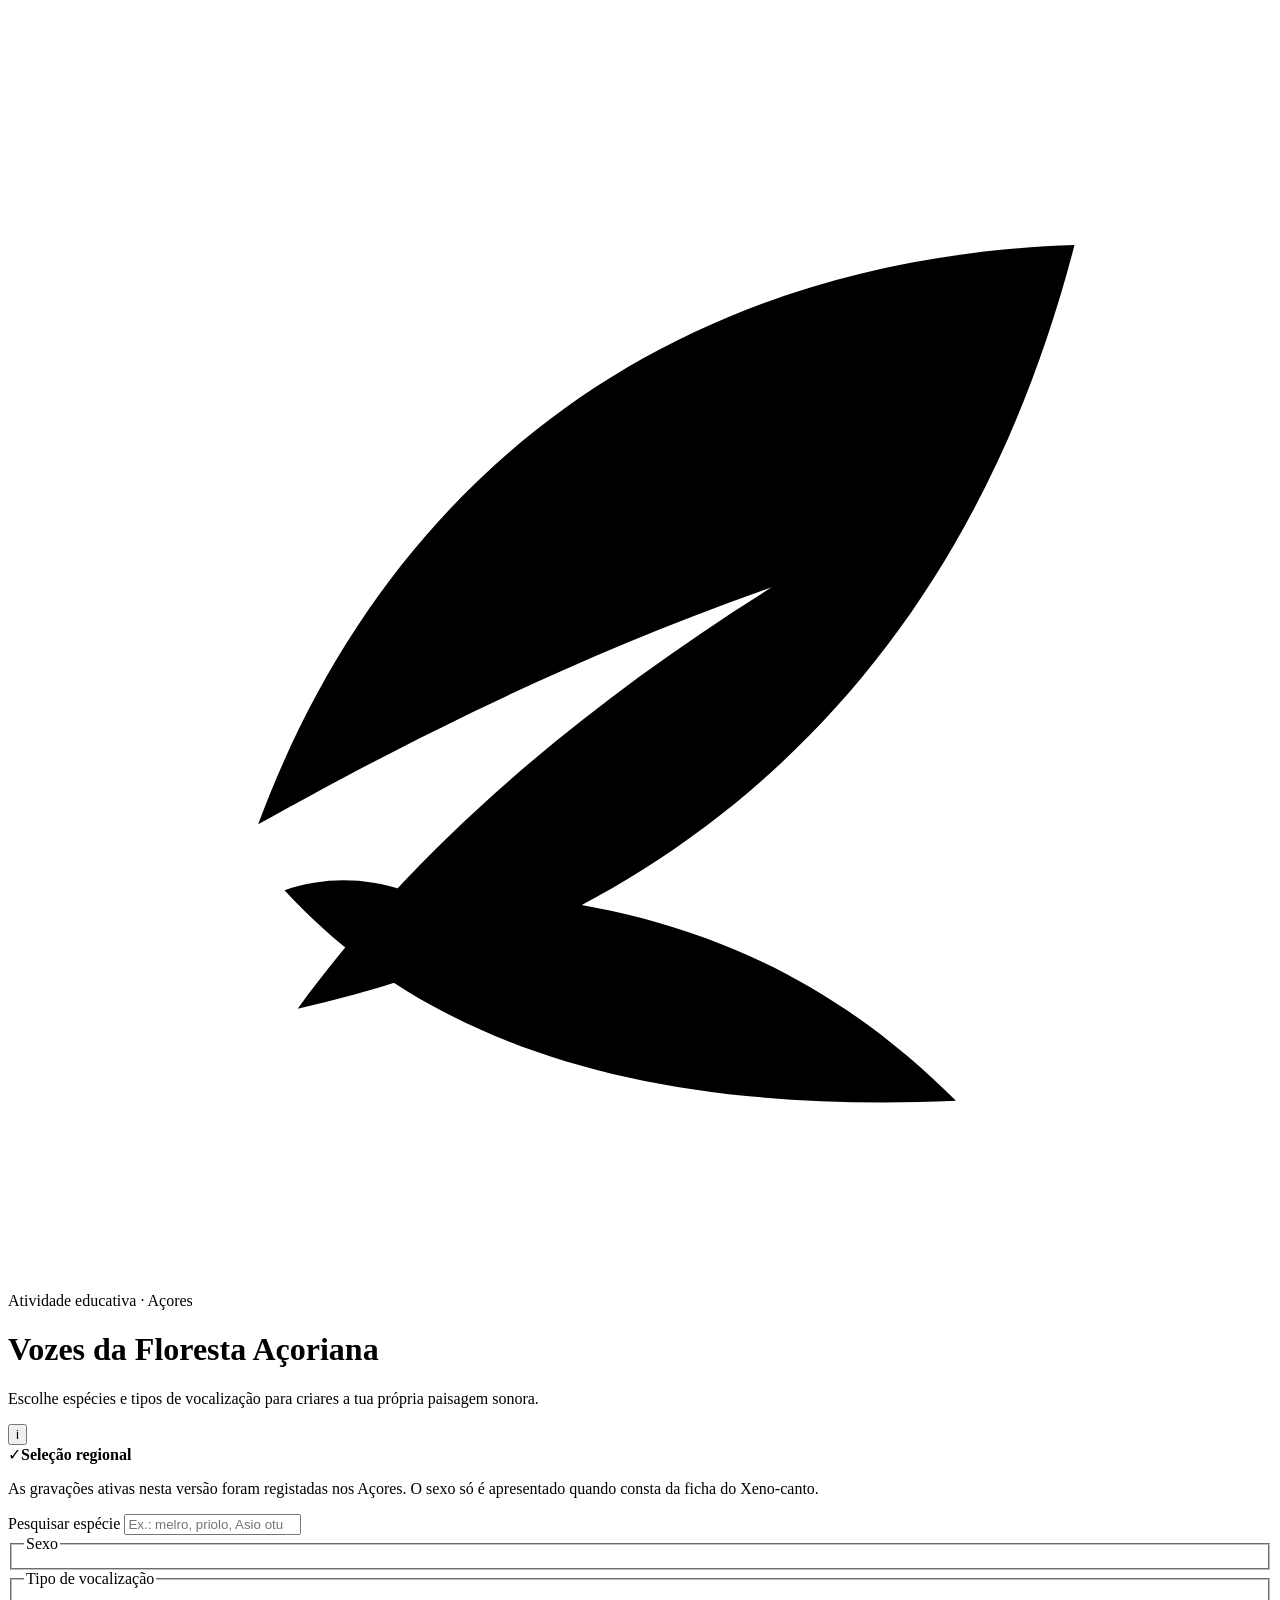
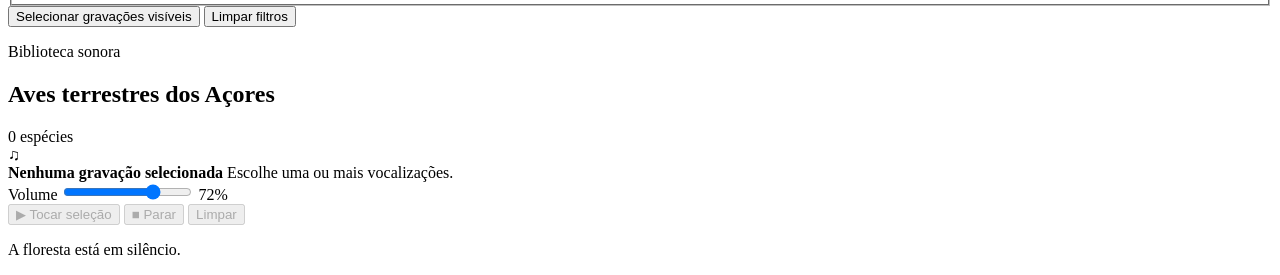
==== aves-terrestres-acores/index.html @ f1a133ee "Criar interface da app de aves terrestres dos Açores" ====
<!doctype html>
<html lang="pt-PT">
<head>
  <meta charset="utf-8">
  <meta name="viewport" content="width=device-width, initial-scale=1, viewport-fit=cover">
  <meta name="theme-color" content="#124d32">
  <meta name="description" content="Misturador educativo de vocalizações de aves terrestres gravadas nos Açores.">
  <title>Vozes da Floresta Açoriana</title>
  <link rel="stylesheet" href="styles.css">
</head>
<body>
  <div class="forest-backdrop" aria-hidden="true">
    <span class="leaf leaf-one"></span><span class="leaf leaf-two"></span><span class="leaf leaf-three"></span>
  </div>

  <header class="hero">
    <div class="hero-mark" aria-hidden="true">
      <svg viewBox="0 0 96 96" role="img">
        <path d="M19 62c10-27 32-43 62-44-8 31-28 51-59 58 8-11 20-22 36-32-17 6-30 13-39 18Z"/>
        <path d="M30 67c18 0 31 5 42 16-23 1-40-4-51-16 3-1 6-1 9 0Z"/>
      </svg>
    </div>
    <div>
      <p class="eyebrow">Atividade educativa · Açores</p>
      <h1>Vozes da Floresta Açoriana</h1>
      <p class="hero-copy">Escolhe espécies e tipos de vocalização para criares a tua própria paisagem sonora.</p>
    </div>
    <button id="infoButton" class="icon-button" type="button" aria-label="Informação e créditos">i</button>
  </header>

  <main>
    <section class="intro-panel">
      <div class="azores-seal"><span aria-hidden="true">✓</span><strong>Seleção regional</strong></div>
      <p>As gravações ativas nesta versão foram registadas nos Açores. O sexo só é apresentado quando consta da ficha do Xeno-canto.</p>
    </section>

    <section class="filter-panel" aria-label="Pesquisa e filtros">
      <label class="search-field" for="searchInput">
        <span>Pesquisar espécie</span>
        <input id="searchInput" type="search" placeholder="Ex.: melro, priolo, Asio otus">
      </label>

      <fieldset>
        <legend>Sexo</legend>
        <div id="sexFilters" class="chip-row"></div>
      </fieldset>

      <fieldset>
        <legend>Tipo de vocalização</legend>
        <div id="typeFilters" class="chip-row"></div>
      </fieldset>

      <div class="filter-actions">
        <button id="selectVisibleButton" class="soft-button" type="button">Selecionar gravações visíveis</button>
        <button id="clearFiltersButton" class="text-button" type="button">Limpar filtros</button>
      </div>
    </section>

    <section class="catalogue-heading">
      <div>
        <p class="eyebrow">Biblioteca sonora</p>
        <h2>Aves terrestres dos Açores</h2>
      </div>
      <output id="visibleCount" class="visible-count">0 espécies</output>
    </section>

    <section id="speciesGrid" class="species-grid" aria-live="polite"></section>
  </main>

  <aside class="mixer" aria-label="Misturador de vocalizações">
    <div class="mixer-summary">
      <span class="mixer-icon" aria-hidden="true">♫</span>
      <div>
        <strong id="selectionTitle">Nenhuma gravação selecionada</strong>
        <span id="selectionDetail">Escolhe uma ou mais vocalizações.</span>
      </div>
    </div>

    <label class="volume-control" for="volumeControl">
      <span>Volume</span>
      <input id="volumeControl" type="range" min="0" max="100" value="72">
      <output id="volumeOutput">72%</output>
    </label>

    <div class="mixer-actions">
      <button id="playButton" class="play-button" type="button" disabled><span aria-hidden="true">▶</span> Tocar seleção</button>
      <button id="stopButton" class="stop-button" type="button" disabled><span aria-hidden="true">■</span> Parar</button>
      <button id="clearSelectionButton" class="clear-button" type="button" disabled>Limpar</button>
    </div>
    <p id="status" class="status" role="status" aria-live="polite">A floresta está em silêncio.</p>
  </aside>

  <dialog id="infoDialog" class="info-dialog">
    <div class="dialog-card">
      <button id="closeInfoButton" class="dialog-close" type="button" aria-label="Fechar">×</button>
      <p class="eyebrow">Informação e créditos</p>
      <h2>Como usar</h2>
      <p>Marca as gravações que pretendes ouvir. Podes combinar espécies, cantos, chamamentos e alarmes. Ao carregar em <strong>Tocar seleção</strong>, as faixas entram em ciclo até carregares em <strong>Parar</strong>.</p>
      <h3>Critérios da biblioteca</h3>
      <ul>
        <li>A localização indicada na ficha tem de ser nos Açores.</li>
        <li>O sexo não é deduzido pelo som. Surge como “não indicado” quando não há informação.</li>
        <li>Cada gravação mantém a autoria e a licença indicadas no Xeno-canto.</li>
      </ul>
      <h3>Notas desta versão</h3>
      <p><strong>Priolo:</strong> ainda não foi localizada uma gravação elegível no Xeno-canto, por isso a espécie aparece assinalada como pendente.</p>
      <p><strong>Verdilhão:</strong> a gravação candidata tem uma localização demasiado genérica na ficha consultada e permanece pendente até confirmação.</p>
      <p><strong>Mocho:</strong> nos Açores a espécie residente é <em>Asio otus</em>, também designada bufo-pequeno.</p>
      <p class="dialog-note">As ligações “Ver no Xeno-canto” permitem consultar a ficha original, o autor e a licença de cada som.</p>
    </div>
  </dialog>

  <script src="app.js" defer></script>
</body>
</html>
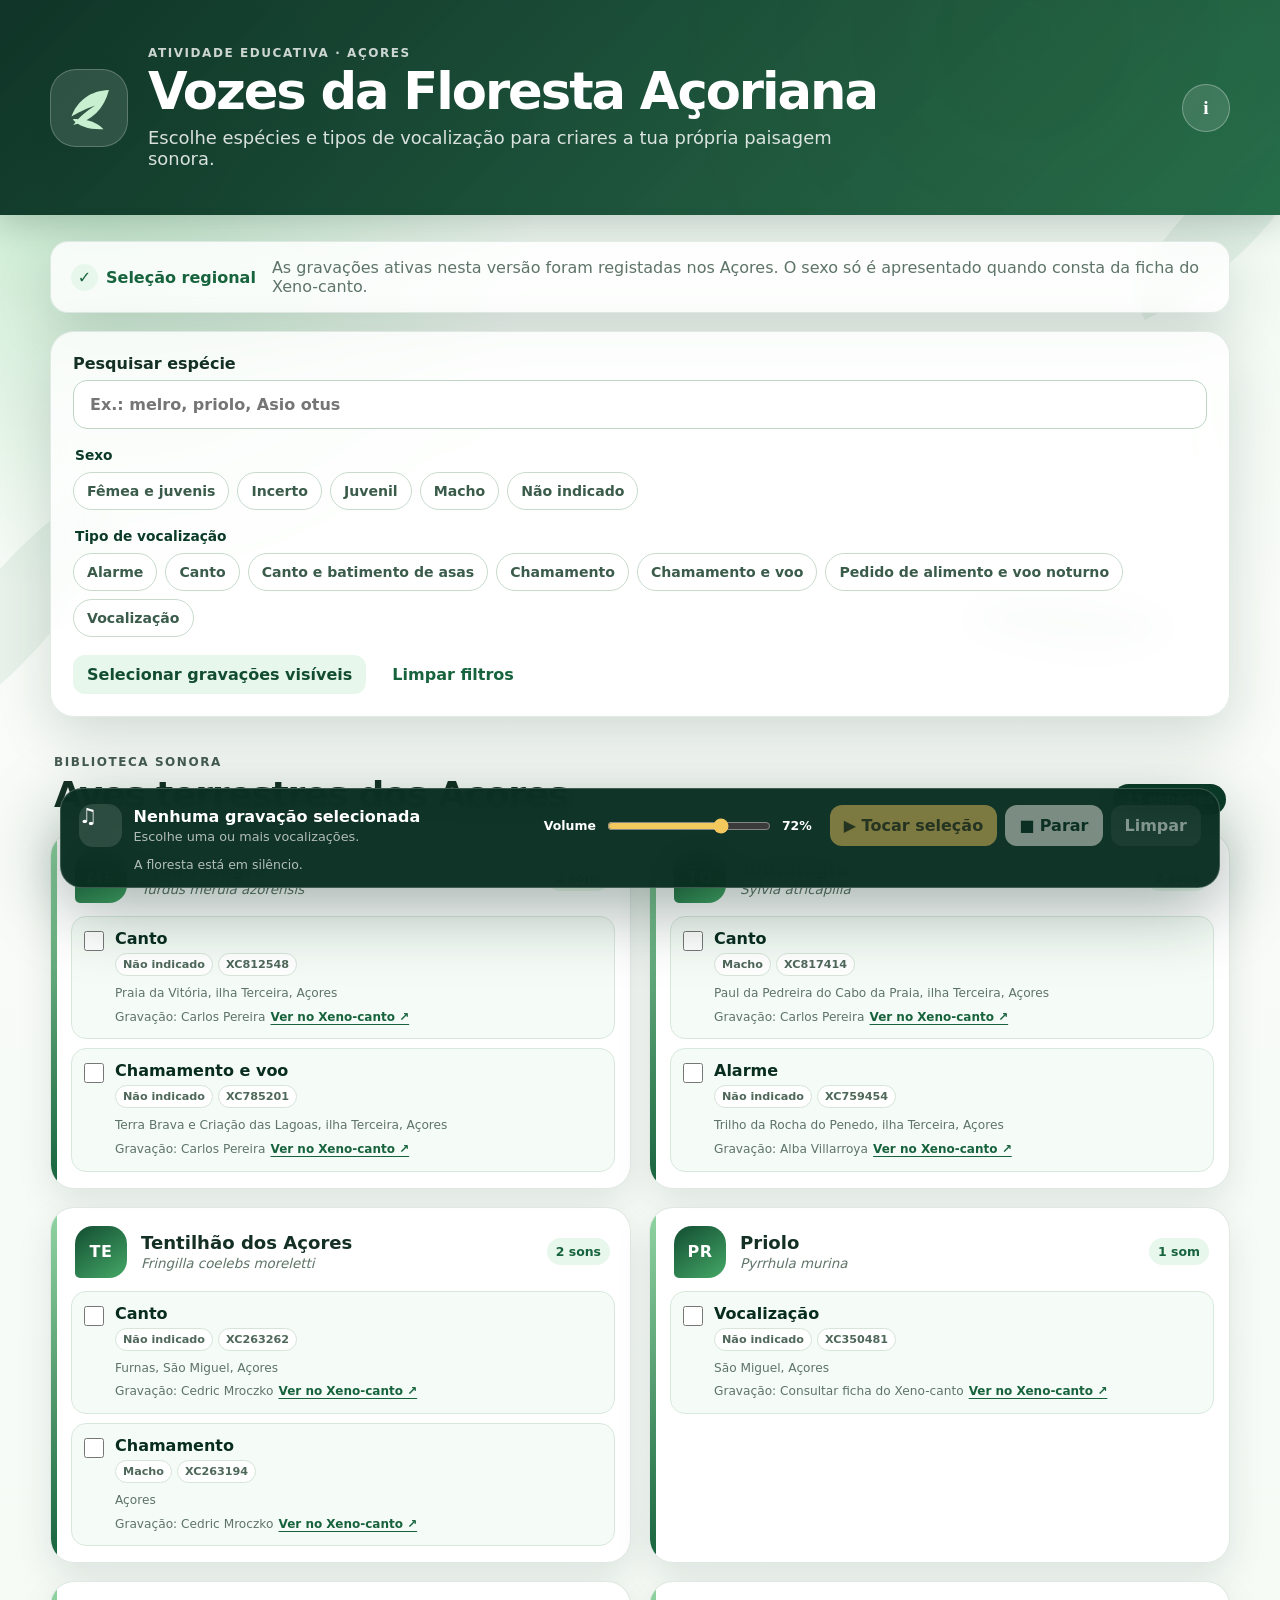
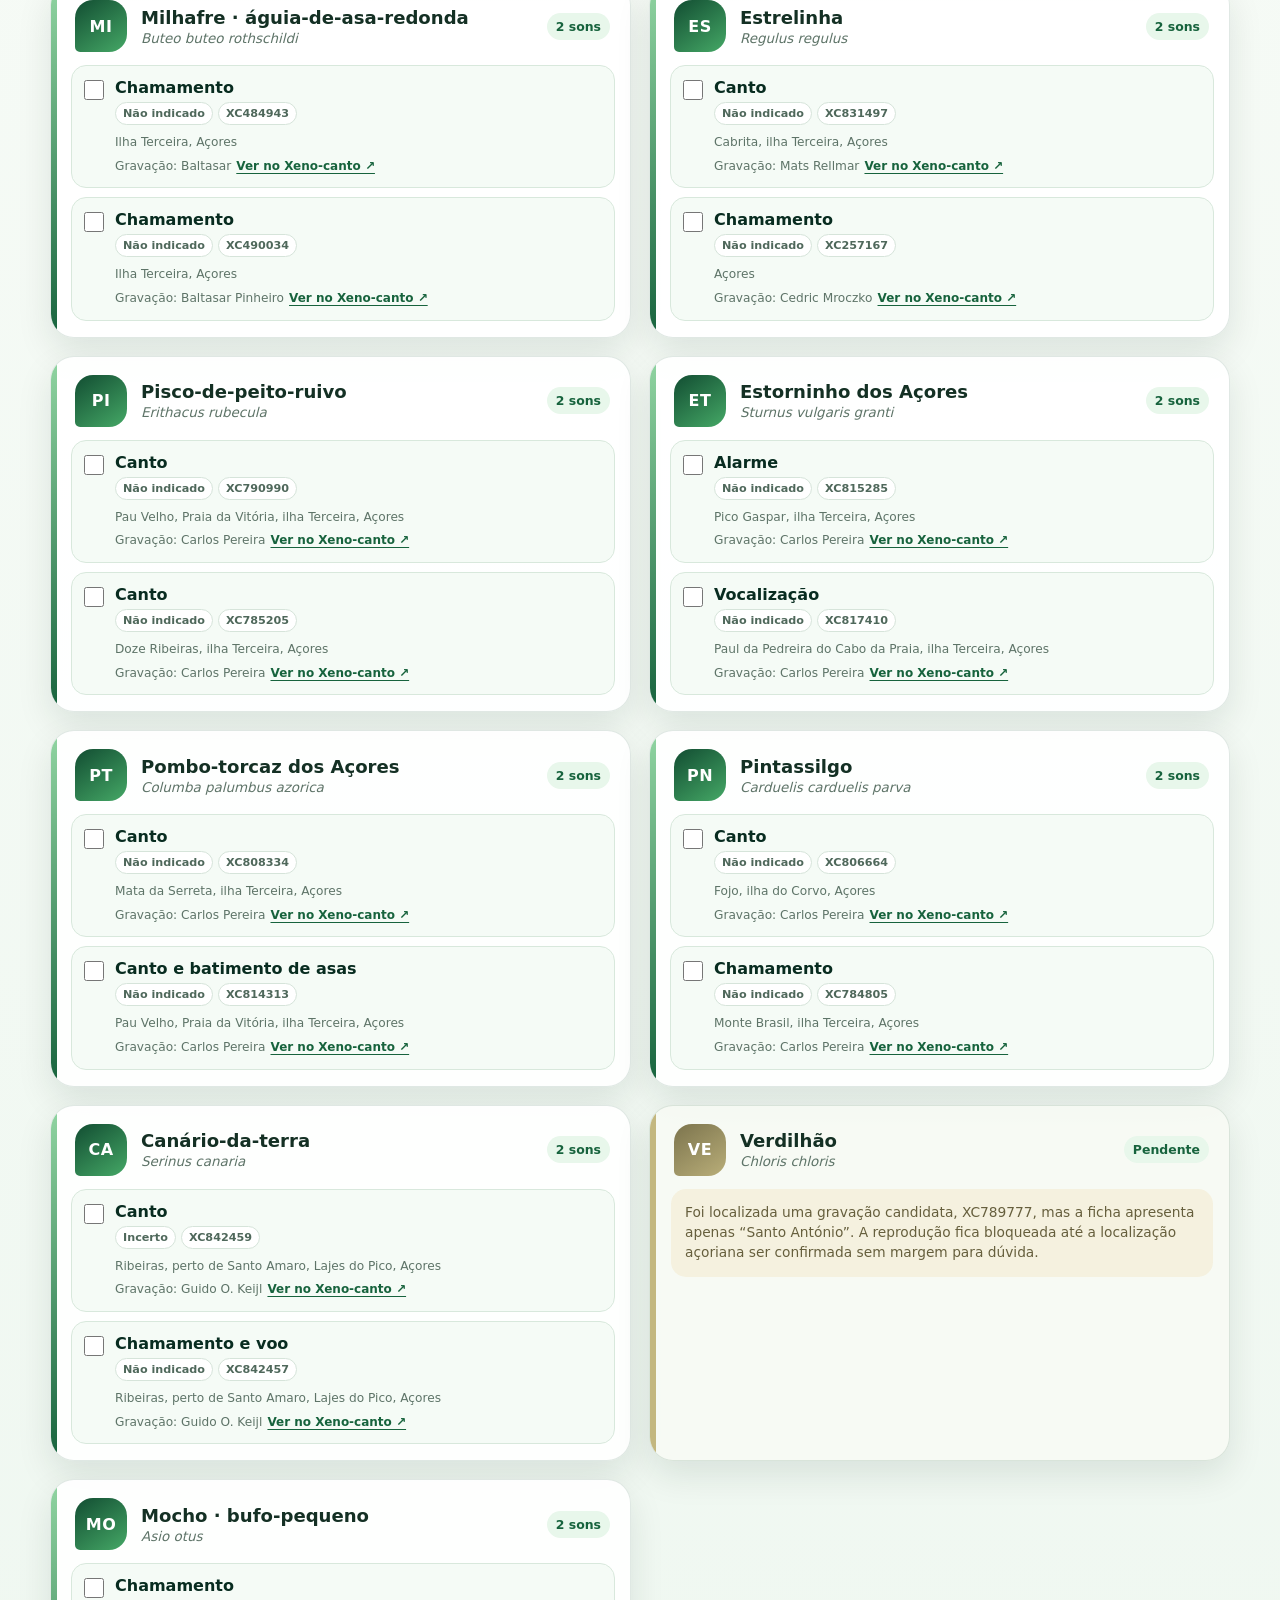
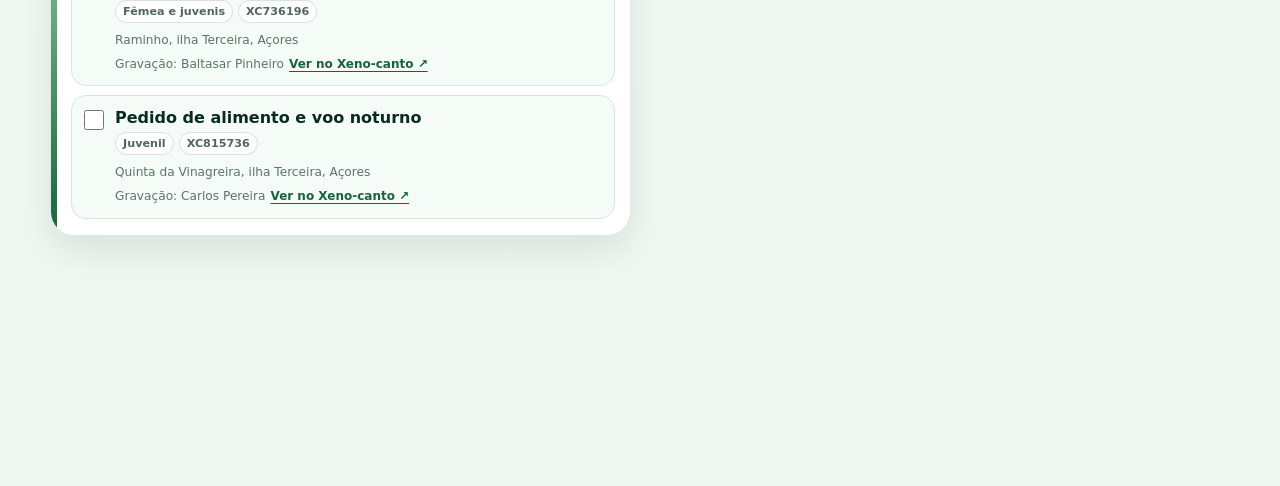
==== commit d236a50c: "Ativar o priolo na biblioteca sonora" ====
--- a/aves-terrestres-acores/index.html
+++ b/aves-terrestres-acores/index.html
@@ -103,7 +103,7 @@
         <li>Cada gravação mantém a autoria e a licença indicadas no Xeno-canto.</li>
       </ul>
       <h3>Notas desta versão</h3>
-      <p><strong>Priolo:</strong> ainda não foi localizada uma gravação elegível no Xeno-canto, por isso a espécie aparece assinalada como pendente.</p>
+      <p><strong>Priolo:</strong> inclui a gravação XC350481, indicada pela equipa do projeto.</p>
       <p><strong>Verdilhão:</strong> a gravação candidata tem uma localização demasiado genérica na ficha consultada e permanece pendente até confirmação.</p>
       <p><strong>Mocho:</strong> nos Açores a espécie residente é <em>Asio otus</em>, também designada bufo-pequeno.</p>
       <p class="dialog-note">As ligações “Ver no Xeno-canto” permitem consultar a ficha original, o autor e a licença de cada som.</p>
@@ -111,5 +111,6 @@
   </dialog>
 
   <script src="app.js" defer></script>
+  <script src="priolo-patch.js" defer></script>
 </body>
 </html>
--- a/aves-terrestres-acores/styles.css
+++ b/aves-terrestres-acores/styles.css
@@ -0,0 +1,164 @@
+:root {
+  color-scheme: light;
+  --forest-950: #082c20;
+  --forest-900: #0b3a28;
+  --forest-800: #124d32;
+  --forest-700: #17633d;
+  --forest-600: #27814e;
+  --leaf-500: #45a866;
+  --leaf-300: #91d5a2;
+  --mint-100: #e8f7eb;
+  --mint-50: #f5fbf6;
+  --cream: #fffdf4;
+  --sun: #f3c85d;
+  --ink: #143024;
+  --muted: #5e7468;
+  --danger: #a33f38;
+  --shadow: 0 18px 55px rgba(8, 44, 32, .16);
+  --radius: 24px;
+}
+
+* { box-sizing: border-box; }
+html { scroll-behavior: smooth; }
+body {
+  margin: 0;
+  min-height: 100vh;
+  padding-bottom: 190px;
+  background:
+    radial-gradient(circle at 8% 4%, rgba(145, 213, 162, .48), transparent 28rem),
+    linear-gradient(180deg, #edf8ef 0, #f9fcf8 38rem, #eef7f0 100%);
+  color: var(--ink);
+  font-family: Inter, ui-sans-serif, system-ui, -apple-system, BlinkMacSystemFont, "Segoe UI", sans-serif;
+}
+
+button, input { font: inherit; }
+button { cursor: pointer; }
+button:disabled { cursor: not-allowed; opacity: .48; }
+
+.forest-backdrop { position: fixed; inset: 0; z-index: -1; overflow: hidden; pointer-events: none; }
+.leaf { position: absolute; width: 220px; height: 94px; border-radius: 100% 0 100% 0; background: rgba(39, 129, 78, .08); transform: rotate(-28deg); }
+.leaf-one { right: -50px; top: 180px; }
+.leaf-two { left: -90px; top: 560px; transform: rotate(145deg) scale(1.2); }
+.leaf-three { right: 8%; bottom: 230px; transform: rotate(22deg) scale(.85); }
+
+.hero {
+  display: grid;
+  grid-template-columns: auto 1fr auto;
+  gap: 20px;
+  align-items: center;
+  padding: clamp(22px, 4vw, 46px) max(20px, calc((100vw - 1180px) / 2));
+  color: white;
+  background:
+    linear-gradient(135deg, rgba(8, 44, 32, .96), rgba(23, 99, 61, .93)),
+    radial-gradient(circle at 80% 15%, rgba(243, 200, 93, .3), transparent 24rem);
+  box-shadow: 0 8px 32px rgba(8, 44, 32, .22);
+}
+.hero-mark { width: 78px; height: 78px; display: grid; place-items: center; border-radius: 26px; background: rgba(255,255,255,.12); border: 1px solid rgba(255,255,255,.22); }
+.hero-mark svg { width: 58px; fill: #c8efcf; }
+.eyebrow { margin: 0 0 5px; text-transform: uppercase; letter-spacing: .13em; font-size: .75rem; font-weight: 800; opacity: .78; }
+h1 { margin: 0; font-size: clamp(1.8rem, 4vw, 3.35rem); letter-spacing: -.04em; line-height: 1.02; }
+.hero-copy { margin: 10px 0 0; max-width: 720px; color: rgba(255,255,255,.84); font-size: clamp(.95rem, 1.7vw, 1.12rem); }
+.icon-button { width: 48px; height: 48px; border: 1px solid rgba(255,255,255,.3); border-radius: 50%; background: rgba(255,255,255,.12); color: white; font-weight: 900; font-family: Georgia, serif; font-size: 1.2rem; }
+.icon-button:hover { background: rgba(255,255,255,.22); }
+
+main { width: min(1180px, calc(100% - 32px)); margin: 26px auto 60px; }
+.intro-panel, .filter-panel { background: rgba(255,255,255,.82); backdrop-filter: blur(14px); border: 1px solid rgba(18, 77, 50, .11); box-shadow: var(--shadow); }
+.intro-panel { display: flex; align-items: center; gap: 16px; padding: 16px 20px; border-radius: 18px; }
+.intro-panel p { margin: 0; color: var(--muted); }
+.azores-seal { flex: 0 0 auto; display: inline-flex; gap: 8px; align-items: center; color: var(--forest-700); }
+.azores-seal span { display: grid; place-items: center; width: 27px; height: 27px; border-radius: 50%; background: var(--mint-100); }
+
+.filter-panel { margin-top: 18px; padding: 22px; border-radius: var(--radius); display: grid; gap: 18px; }
+.search-field { display: grid; gap: 7px; font-weight: 800; }
+.search-field input { width: 100%; padding: 14px 16px; border: 1px solid #bfd5c5; border-radius: 14px; background: #fff; color: var(--ink); outline: none; }
+.search-field input:focus { border-color: var(--leaf-500); box-shadow: 0 0 0 4px rgba(69,168,102,.14); }
+fieldset { margin: 0; padding: 0; border: 0; }
+legend { margin-bottom: 9px; font-size: .86rem; font-weight: 900; color: var(--forest-900); }
+.chip-row { display: flex; flex-wrap: wrap; gap: 8px; }
+.filter-chip { position: relative; }
+.filter-chip input { position: absolute; opacity: 0; pointer-events: none; }
+.filter-chip span { display: inline-flex; align-items: center; min-height: 38px; padding: 8px 13px; border: 1px solid #c8dacd; border-radius: 999px; background: #fff; color: #3b5c4a; font-size: .88rem; font-weight: 750; transition: .18s ease; }
+.filter-chip input:checked + span { background: var(--forest-700); border-color: var(--forest-700); color: white; box-shadow: 0 5px 16px rgba(23,99,61,.2); }
+.filter-actions { display: flex; gap: 12px; flex-wrap: wrap; }
+.soft-button, .text-button { border-radius: 12px; padding: 10px 14px; font-weight: 800; }
+.soft-button { border: 0; background: var(--mint-100); color: var(--forest-800); }
+.text-button { border: 0; background: transparent; color: var(--forest-700); }
+
+.catalogue-heading { display: flex; align-items: end; justify-content: space-between; gap: 18px; margin: 38px 4px 17px; }
+.catalogue-heading h2 { margin: 0; font-size: clamp(1.5rem, 3vw, 2.25rem); letter-spacing: -.035em; }
+.visible-count { padding: 8px 12px; border-radius: 999px; background: var(--forest-900); color: white; font-weight: 800; font-size: .84rem; }
+
+.species-grid { display: grid; grid-template-columns: repeat(2, minmax(0, 1fr)); gap: 18px; }
+.species-card { position: relative; overflow: hidden; border: 1px solid rgba(18,77,50,.13); border-radius: var(--radius); background: rgba(255,255,255,.92); box-shadow: 0 14px 35px rgba(8,44,32,.1); }
+.species-card::before { content: ""; position: absolute; inset: 0 auto 0 0; width: 6px; background: linear-gradient(var(--leaf-300), var(--forest-700)); }
+.species-card.pending { background: rgba(248,250,244,.82); }
+.species-card.pending::before { background: #c3b77f; }
+.species-header { display: grid; grid-template-columns: auto 1fr auto; gap: 14px; align-items: center; padding: 18px 20px 13px 24px; }
+.species-avatar { display: grid; place-items: center; width: 52px; height: 52px; border-radius: 18px 18px 18px 5px; background: linear-gradient(145deg, var(--forest-800), var(--leaf-500)); color: white; font-weight: 900; letter-spacing: .03em; }
+.species-card.pending .species-avatar { background: linear-gradient(145deg, #7c744d, #b9ae79); }
+.species-title h3 { margin: 0 0 3px; font-size: 1.13rem; }
+.species-title p { margin: 0; color: var(--muted); font-size: .84rem; font-style: italic; }
+.recording-total { font-size: .78rem; font-weight: 850; color: var(--forest-700); background: var(--mint-100); padding: 6px 9px; border-radius: 999px; white-space: nowrap; }
+.recordings { display: grid; gap: 9px; padding: 0 15px 16px 20px; }
+.recording-option { position: relative; display: grid; grid-template-columns: auto 1fr; gap: 11px; align-items: start; padding: 12px; border-radius: 15px; background: var(--mint-50); border: 1px solid #d8e8dc; transition: .18s ease; }
+.recording-option:has(input:checked) { border-color: var(--leaf-500); background: #e1f4e6; box-shadow: 0 0 0 3px rgba(69,168,102,.1); }
+.recording-option input { width: 20px; height: 20px; margin: 2px 0 0; accent-color: var(--forest-700); }
+.recording-copy strong { display: block; margin-bottom: 5px; color: var(--forest-950); }
+.tag-row { display: flex; flex-wrap: wrap; gap: 5px; margin-bottom: 6px; }
+.tag { padding: 4px 7px; border-radius: 999px; background: white; border: 1px solid #d6e4da; color: #4f685b; font-size: .7rem; font-weight: 760; }
+.recording-meta { margin: 0; color: var(--muted); font-size: .76rem; line-height: 1.45; }
+.source-link { display: inline-flex; margin-top: 7px; color: var(--forest-700); font-size: .75rem; font-weight: 850; text-decoration-thickness: 1px; text-underline-offset: 3px; }
+.pending-box { margin: 0 16px 18px 21px; padding: 14px; border-radius: 15px; background: #f5f1df; color: #665f3d; font-size: .86rem; line-height: 1.45; }
+.no-results { grid-column: 1 / -1; padding: 40px 20px; border-radius: var(--radius); background: white; text-align: center; color: var(--muted); }
+
+.mixer { position: fixed; z-index: 30; left: 50%; bottom: max(12px, env(safe-area-inset-bottom)); transform: translateX(-50%); width: min(1160px, calc(100% - 24px)); display: grid; grid-template-columns: minmax(210px, 1fr) minmax(190px, .6fr) auto; gap: 18px; align-items: center; padding: 15px 18px; border: 1px solid rgba(255,255,255,.2); border-radius: 22px; background: rgba(8,44,32,.96); backdrop-filter: blur(18px); color: white; box-shadow: 0 20px 70px rgba(8,44,32,.38); }
+.mixer-summary { display: flex; gap: 12px; align-items: center; min-width: 0; }
+.mixer-icon { display: grid; place-items: center; flex: 0 0 auto; width: 43px; height: 43px; border-radius: 14px; background: rgba(255,255,255,.12); font-size: 1.3rem; }
+.mixer-summary strong, .mixer-summary span { display: block; }
+.mixer-summary strong { overflow: hidden; text-overflow: ellipsis; white-space: nowrap; }
+.mixer-summary div > span { color: rgba(255,255,255,.67); font-size: .8rem; margin-top: 3px; }
+.volume-control { display: grid; grid-template-columns: auto 1fr auto; gap: 9px; align-items: center; font-size: .78rem; font-weight: 800; }
+.volume-control input { accent-color: var(--sun); min-width: 80px; }
+.mixer-actions { display: flex; gap: 8px; }
+.mixer-actions button { border: 0; border-radius: 12px; padding: 11px 14px; font-weight: 900; white-space: nowrap; }
+.play-button { background: var(--sun); color: #3e371d; }
+.stop-button { background: #f0eee6; color: var(--forest-950); }
+.clear-button { background: rgba(255,255,255,.1); color: white; }
+.status { grid-column: 1 / -1; margin: -8px 0 0 55px; color: rgba(255,255,255,.68); font-size: .78rem; }
+.status.active { color: #c7f5d2; }
+.status.error { color: #ffc3bd; }
+
+.info-dialog { width: min(700px, calc(100% - 28px)); max-height: calc(100vh - 36px); padding: 0; border: 0; border-radius: 25px; background: transparent; }
+.info-dialog::backdrop { background: rgba(5,30,20,.68); backdrop-filter: blur(5px); }
+.dialog-card { position: relative; max-height: calc(100vh - 36px); overflow: auto; padding: 30px; border-radius: 25px; background: var(--cream); box-shadow: var(--shadow); }
+.dialog-card h2 { margin: 0 0 12px; font-size: 2rem; }
+.dialog-card h3 { margin: 24px 0 8px; color: var(--forest-800); }
+.dialog-card p, .dialog-card li { color: #53665a; line-height: 1.58; }
+.dialog-close { position: absolute; right: 17px; top: 14px; width: 42px; height: 42px; border: 0; border-radius: 50%; background: var(--mint-100); color: var(--forest-900); font-size: 1.7rem; }
+.dialog-note { padding: 13px 15px; border-radius: 14px; background: var(--mint-100); }
+
+@media (max-width: 900px) {
+  body { padding-bottom: 255px; }
+  .species-grid { grid-template-columns: 1fr; }
+  .mixer { grid-template-columns: 1fr; gap: 11px; }
+  .mixer-actions { display: grid; grid-template-columns: 1fr 1fr auto; }
+  .status { margin: 0; }
+}
+
+@media (max-width: 620px) {
+  body { padding-bottom: 290px; }
+  .hero { grid-template-columns: auto 1fr; }
+  .hero-mark { width: 58px; height: 58px; border-radius: 19px; }
+  .hero-mark svg { width: 43px; }
+  .icon-button { position: absolute; top: 17px; right: 17px; }
+  .hero-copy { grid-column: 1 / -1; }
+  main { width: min(100% - 20px, 1180px); margin-top: 15px; }
+  .intro-panel { align-items: flex-start; flex-direction: column; gap: 8px; }
+  .filter-panel { padding: 17px; }
+  .catalogue-heading { align-items: flex-start; flex-direction: column; }
+  .species-header { grid-template-columns: auto 1fr; }
+  .recording-total { grid-column: 2; justify-self: start; }
+  .mixer-actions { grid-template-columns: 1fr 1fr; }
+  .clear-button { grid-column: 1 / -1; }
+  .volume-control { grid-template-columns: auto 1fr auto; }
+}
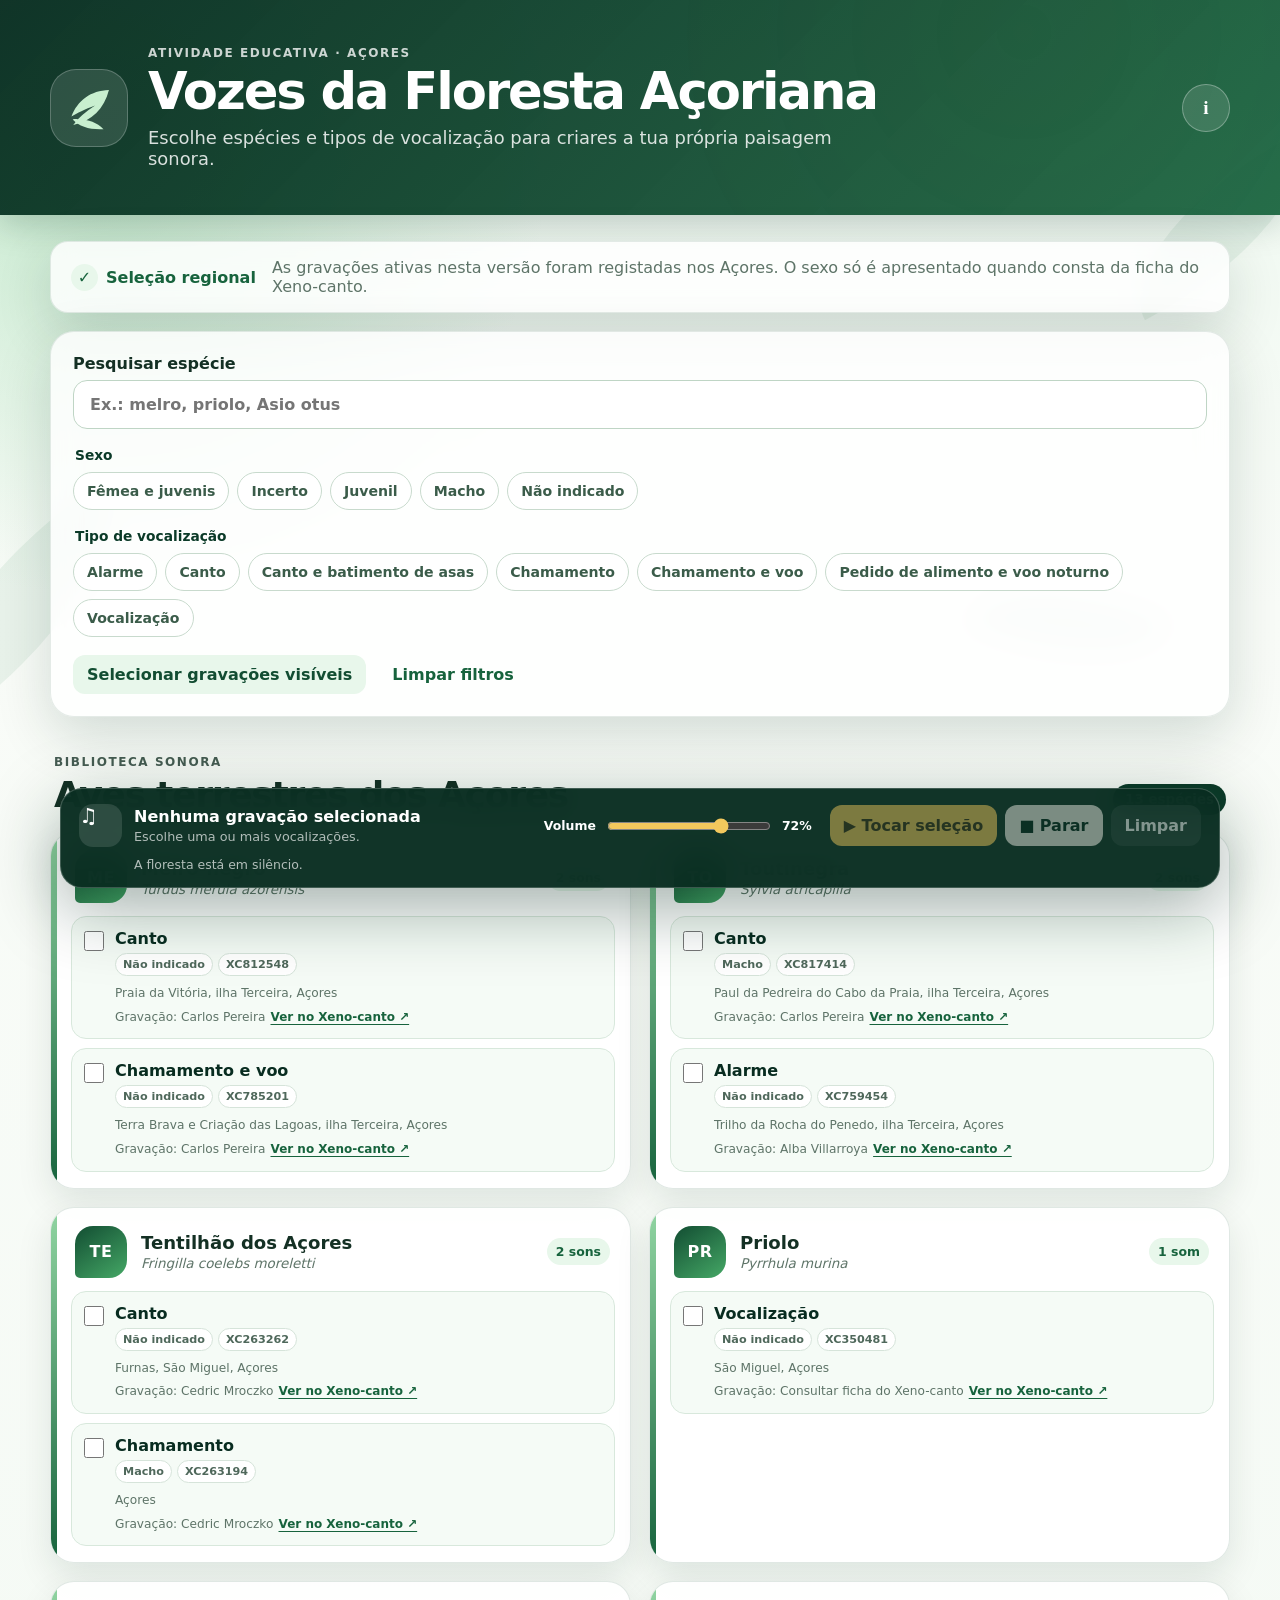
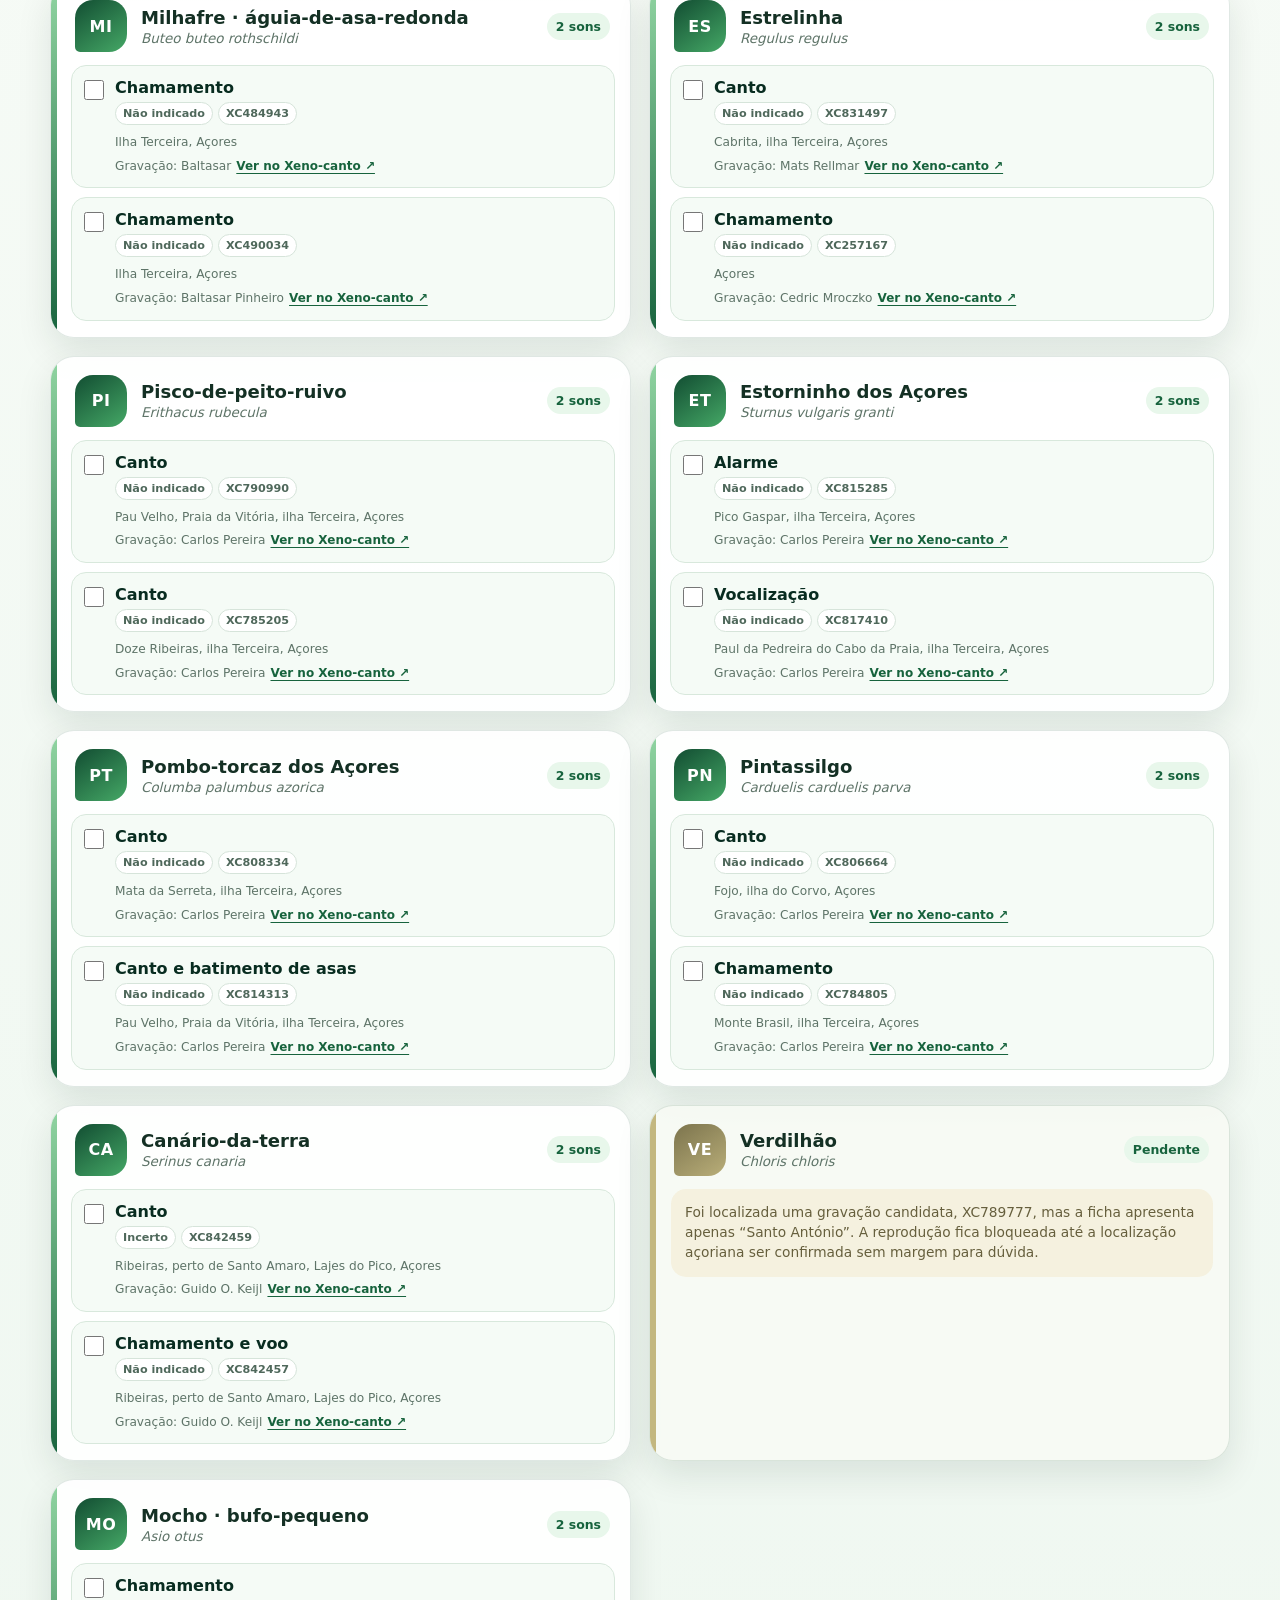
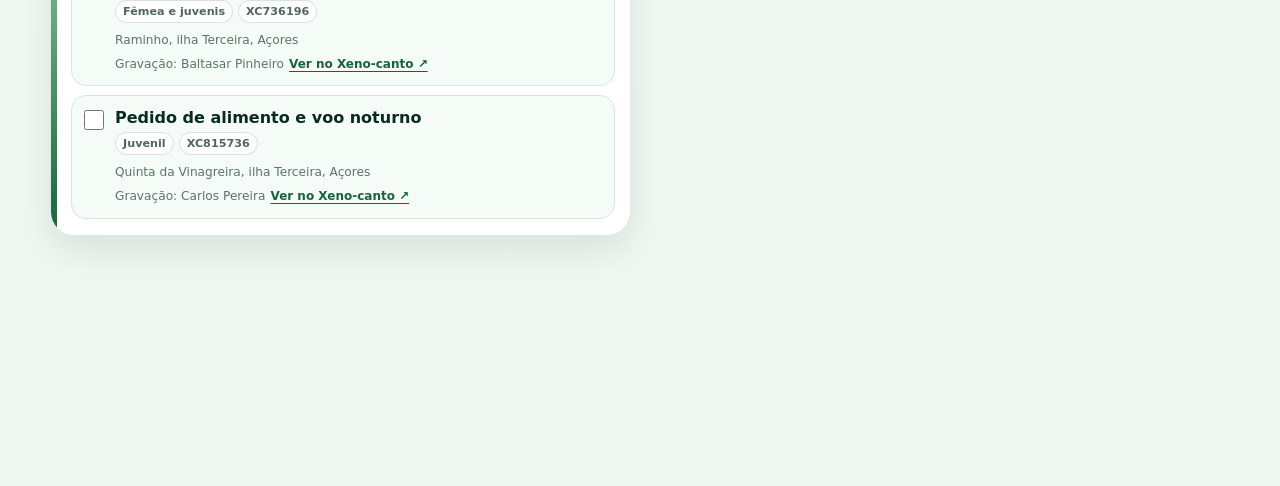
==== commit f7562648: "Aplicar layout mobile-first" ====
--- a/aves-terrestres-acores/index.html
+++ b/aves-terrestres-acores/index.html
@@ -4,9 +4,12 @@
   <meta charset="utf-8">
   <meta name="viewport" content="width=device-width, initial-scale=1, viewport-fit=cover">
   <meta name="theme-color" content="#124d32">
+  <meta name="apple-mobile-web-app-capable" content="yes">
+  <meta name="apple-mobile-web-app-status-bar-style" content="black-translucent">
   <meta name="description" content="Misturador educativo de vocalizações de aves terrestres gravadas nos Açores.">
   <title>Vozes da Floresta Açoriana</title>
   <link rel="stylesheet" href="styles.css">
+  <link rel="stylesheet" href="mobile.css">
 </head>
 <body>
   <div class="forest-backdrop" aria-hidden="true">
--- a/aves-terrestres-acores/mobile.css
+++ b/aves-terrestres-acores/mobile.css
@@ -0,0 +1,371 @@
+/* Ajustes mobile-first para utilização no telemóvel */
+html {
+  -webkit-text-size-adjust: 100%;
+  -webkit-tap-highlight-color: transparent;
+}
+
+button,
+input,
+label,
+a {
+  touch-action: manipulation;
+}
+
+@media (max-width: 700px) {
+  body {
+    padding-bottom: calc(220px + env(safe-area-inset-bottom));
+    overscroll-behavior-y: contain;
+  }
+
+  .hero {
+    position: relative;
+    grid-template-columns: 48px minmax(0, 1fr) 44px;
+    gap: 11px;
+    padding: calc(13px + env(safe-area-inset-top)) 12px 14px;
+  }
+
+  .hero-mark {
+    width: 48px;
+    height: 48px;
+    border-radius: 16px;
+  }
+
+  .hero-mark svg {
+    width: 35px;
+  }
+
+  .hero .eyebrow {
+    font-size: .62rem;
+    margin-bottom: 3px;
+  }
+
+  h1 {
+    max-width: 245px;
+    font-size: clamp(1.3rem, 6vw, 1.65rem);
+    line-height: 1.04;
+  }
+
+  .hero-copy {
+    grid-column: 1 / -1;
+    margin: 2px 2px 0;
+    font-size: .82rem;
+    line-height: 1.35;
+  }
+
+  .icon-button {
+    position: static;
+    width: 44px;
+    height: 44px;
+    align-self: start;
+  }
+
+  main {
+    width: calc(100% - 16px);
+    margin: 10px auto 28px;
+  }
+
+  .intro-panel {
+    display: block;
+    padding: 12px 13px;
+    border-radius: 15px;
+    box-shadow: 0 8px 24px rgba(8, 44, 32, .09);
+  }
+
+  .intro-panel p {
+    margin-top: 6px;
+    font-size: .78rem;
+    line-height: 1.4;
+  }
+
+  .azores-seal {
+    font-size: .83rem;
+  }
+
+  .filter-panel {
+    margin-top: 10px;
+    padding: 13px;
+    gap: 13px;
+    border-radius: 18px;
+    box-shadow: 0 9px 28px rgba(8, 44, 32, .1);
+  }
+
+  .search-field {
+    gap: 5px;
+    font-size: .82rem;
+  }
+
+  .search-field input {
+    min-height: 48px;
+    padding: 12px 14px;
+    border-radius: 13px;
+    font-size: 16px;
+  }
+
+  legend {
+    margin-bottom: 7px;
+    font-size: .78rem;
+  }
+
+  .chip-row {
+    flex-wrap: nowrap;
+    gap: 7px;
+    margin: 0 -13px;
+    padding: 0 13px 4px;
+    overflow-x: auto;
+    overscroll-behavior-x: contain;
+    scroll-snap-type: x proximity;
+    scrollbar-width: none;
+  }
+
+  .chip-row::-webkit-scrollbar {
+    display: none;
+  }
+
+  .filter-chip {
+    flex: 0 0 auto;
+    scroll-snap-align: start;
+  }
+
+  .filter-chip span {
+    min-height: 42px;
+    padding: 9px 13px;
+    font-size: .8rem;
+  }
+
+  .filter-actions {
+    display: grid;
+    grid-template-columns: 1fr auto;
+    gap: 8px;
+  }
+
+  .soft-button,
+  .text-button {
+    min-height: 44px;
+    padding: 10px 12px;
+    font-size: .8rem;
+  }
+
+  .catalogue-heading {
+    flex-direction: row;
+    align-items: end;
+    margin: 24px 3px 11px;
+  }
+
+  .catalogue-heading h2 {
+    font-size: 1.28rem;
+  }
+
+  .catalogue-heading .eyebrow {
+    font-size: .65rem;
+  }
+
+  .visible-count {
+    flex: 0 0 auto;
+    padding: 7px 9px;
+    font-size: .72rem;
+  }
+
+  .species-grid {
+    grid-template-columns: 1fr;
+    gap: 11px;
+  }
+
+  .species-card {
+    border-radius: 18px;
+    box-shadow: 0 8px 22px rgba(8, 44, 32, .09);
+  }
+
+  .species-card::before {
+    width: 5px;
+  }
+
+  .species-header {
+    grid-template-columns: 44px minmax(0, 1fr) auto;
+    gap: 10px;
+    padding: 13px 12px 10px 16px;
+  }
+
+  .species-avatar {
+    width: 44px;
+    height: 44px;
+    border-radius: 14px 14px 14px 5px;
+    font-size: .86rem;
+  }
+
+  .species-title h3 {
+    margin-bottom: 2px;
+    font-size: 1rem;
+  }
+
+  .species-title p {
+    overflow: hidden;
+    text-overflow: ellipsis;
+    white-space: nowrap;
+    font-size: .75rem;
+  }
+
+  .recording-total {
+    grid-column: auto;
+    justify-self: auto;
+    padding: 5px 7px;
+    font-size: .66rem;
+  }
+
+  .recordings {
+    gap: 7px;
+    padding: 0 10px 11px 15px;
+  }
+
+  .recording-option {
+    min-height: 66px;
+    grid-template-columns: 26px minmax(0, 1fr);
+    gap: 9px;
+    padding: 12px 11px;
+    border-radius: 14px;
+  }
+
+  .recording-option input {
+    width: 24px;
+    height: 24px;
+    margin-top: 0;
+  }
+
+  .recording-copy strong {
+    font-size: .9rem;
+  }
+
+  .recording-meta {
+    font-size: .72rem;
+  }
+
+  .source-link {
+    min-height: 38px;
+    align-items: center;
+    margin-top: 3px;
+    font-size: .74rem;
+  }
+
+  .pending-box {
+    margin: 0 10px 12px 15px;
+    font-size: .78rem;
+  }
+
+  .mixer {
+    left: 0;
+    right: 0;
+    bottom: 0;
+    width: 100%;
+    transform: none;
+    grid-template-columns: minmax(0, 1fr) auto;
+    gap: 8px 10px;
+    padding: 10px 10px calc(9px + env(safe-area-inset-bottom));
+    border-width: 1px 0 0;
+    border-radius: 20px 20px 0 0;
+    box-shadow: 0 -12px 38px rgba(8, 44, 32, .32);
+  }
+
+  .mixer-summary {
+    min-height: 42px;
+    gap: 9px;
+  }
+
+  .mixer-icon {
+    width: 38px;
+    height: 38px;
+    border-radius: 12px;
+    font-size: 1.1rem;
+  }
+
+  .mixer-summary strong {
+    font-size: .84rem;
+  }
+
+  .mixer-summary div > span {
+    font-size: .7rem;
+  }
+
+  .volume-control {
+    grid-column: 1 / -1;
+    grid-row: 2;
+    gap: 7px;
+    font-size: .7rem;
+  }
+
+  .volume-control input {
+    width: 100%;
+    min-height: 30px;
+  }
+
+  .mixer-actions {
+    grid-column: 1 / -1;
+    grid-row: 3;
+    display: grid;
+    grid-template-columns: 1.35fr 1fr auto;
+    gap: 7px;
+  }
+
+  .mixer-actions button {
+    min-height: 48px;
+    padding: 10px 12px;
+    border-radius: 13px;
+    font-size: .82rem;
+  }
+
+  .clear-button {
+    grid-column: auto;
+    min-width: 66px;
+  }
+
+  .status {
+    grid-column: 1 / -1;
+    grid-row: 4;
+    min-height: 17px;
+    margin: -2px 1px 0;
+    overflow: hidden;
+    text-overflow: ellipsis;
+    white-space: nowrap;
+    font-size: .68rem;
+  }
+
+  .dialog-card {
+    max-height: calc(100dvh - 20px);
+    padding: 24px 18px calc(20px + env(safe-area-inset-bottom));
+    border-radius: 20px;
+  }
+
+  .dialog-card h2 {
+    font-size: 1.55rem;
+  }
+}
+
+@media (max-width: 380px) {
+  body {
+    padding-bottom: calc(265px + env(safe-area-inset-bottom));
+  }
+
+  .hero-mark {
+    display: none;
+  }
+
+  .hero {
+    grid-template-columns: minmax(0, 1fr) 44px;
+  }
+
+  .species-header {
+    grid-template-columns: 40px minmax(0, 1fr);
+  }
+
+  .recording-total {
+    grid-column: 2;
+    justify-self: start;
+  }
+
+  .mixer-actions {
+    grid-template-columns: 1fr 1fr;
+  }
+
+  .clear-button {
+    grid-column: 1 / -1;
+    min-height: 40px !important;
+  }
+}
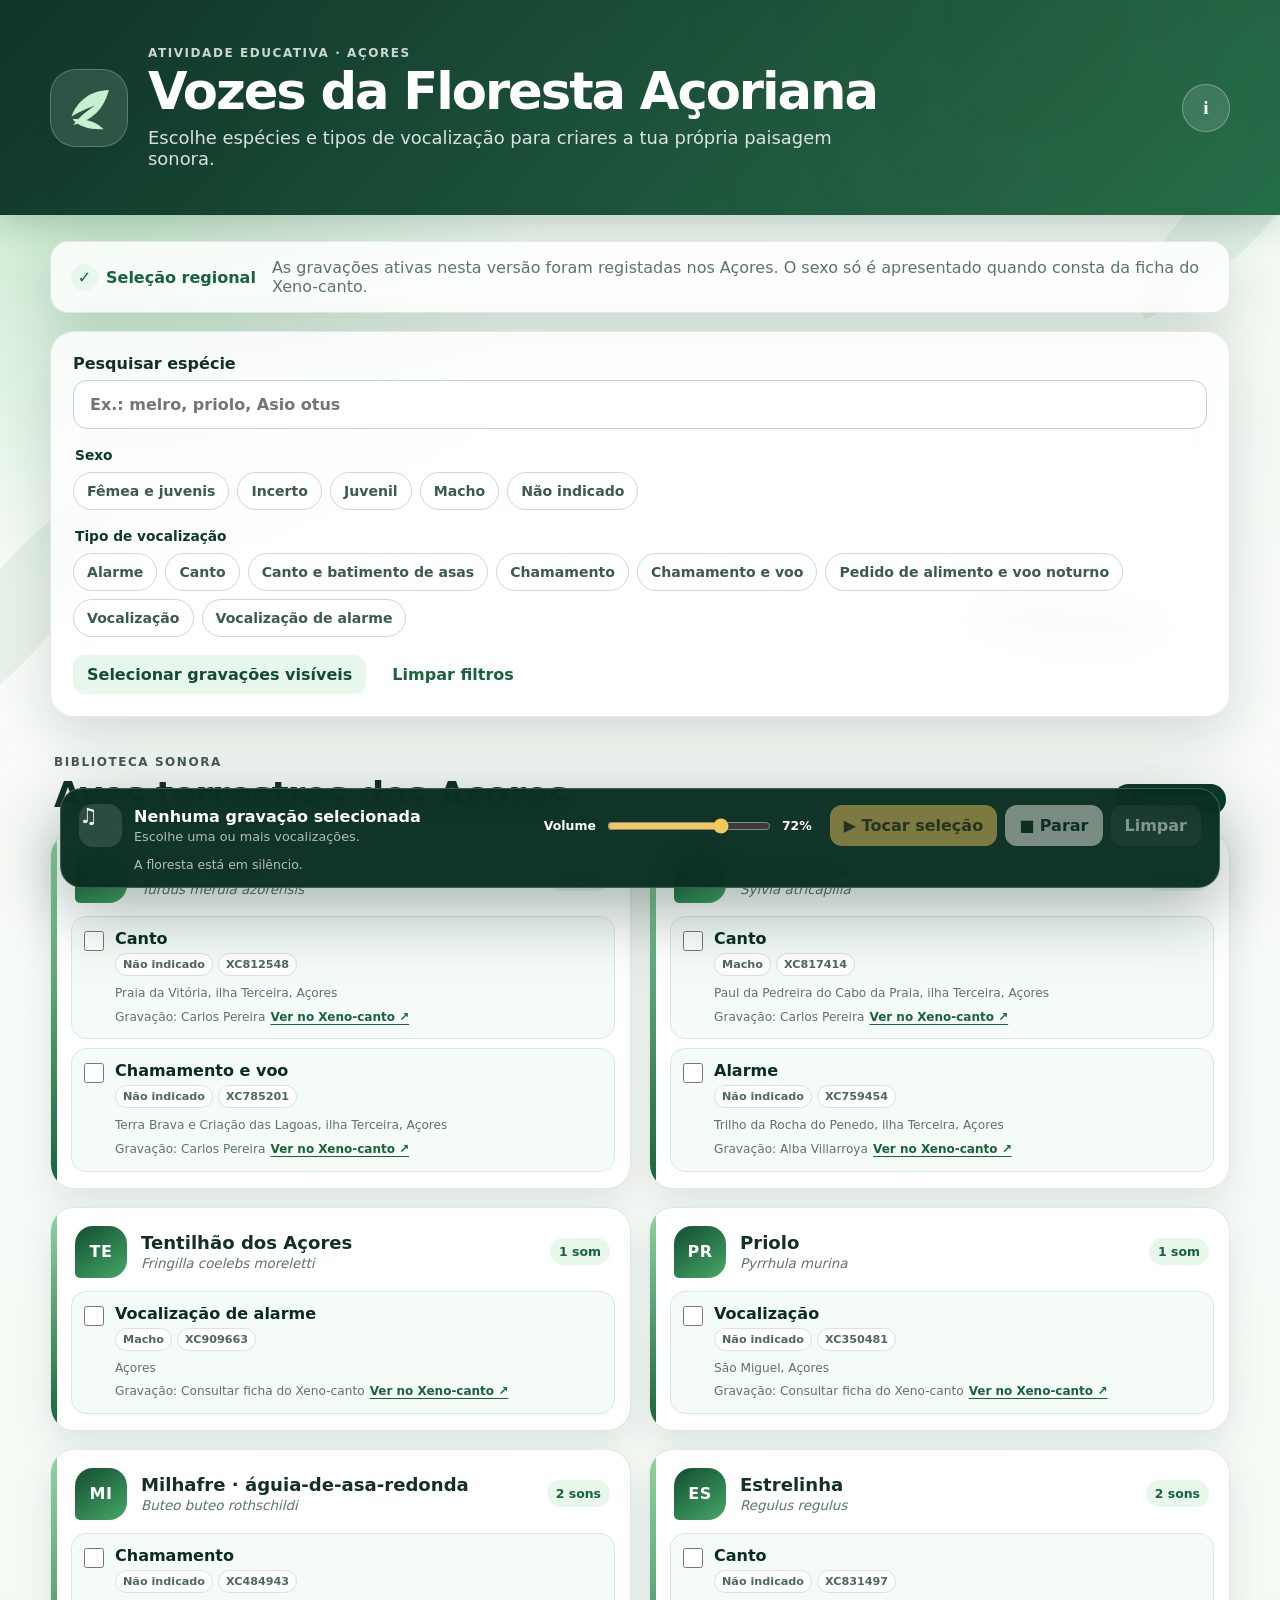
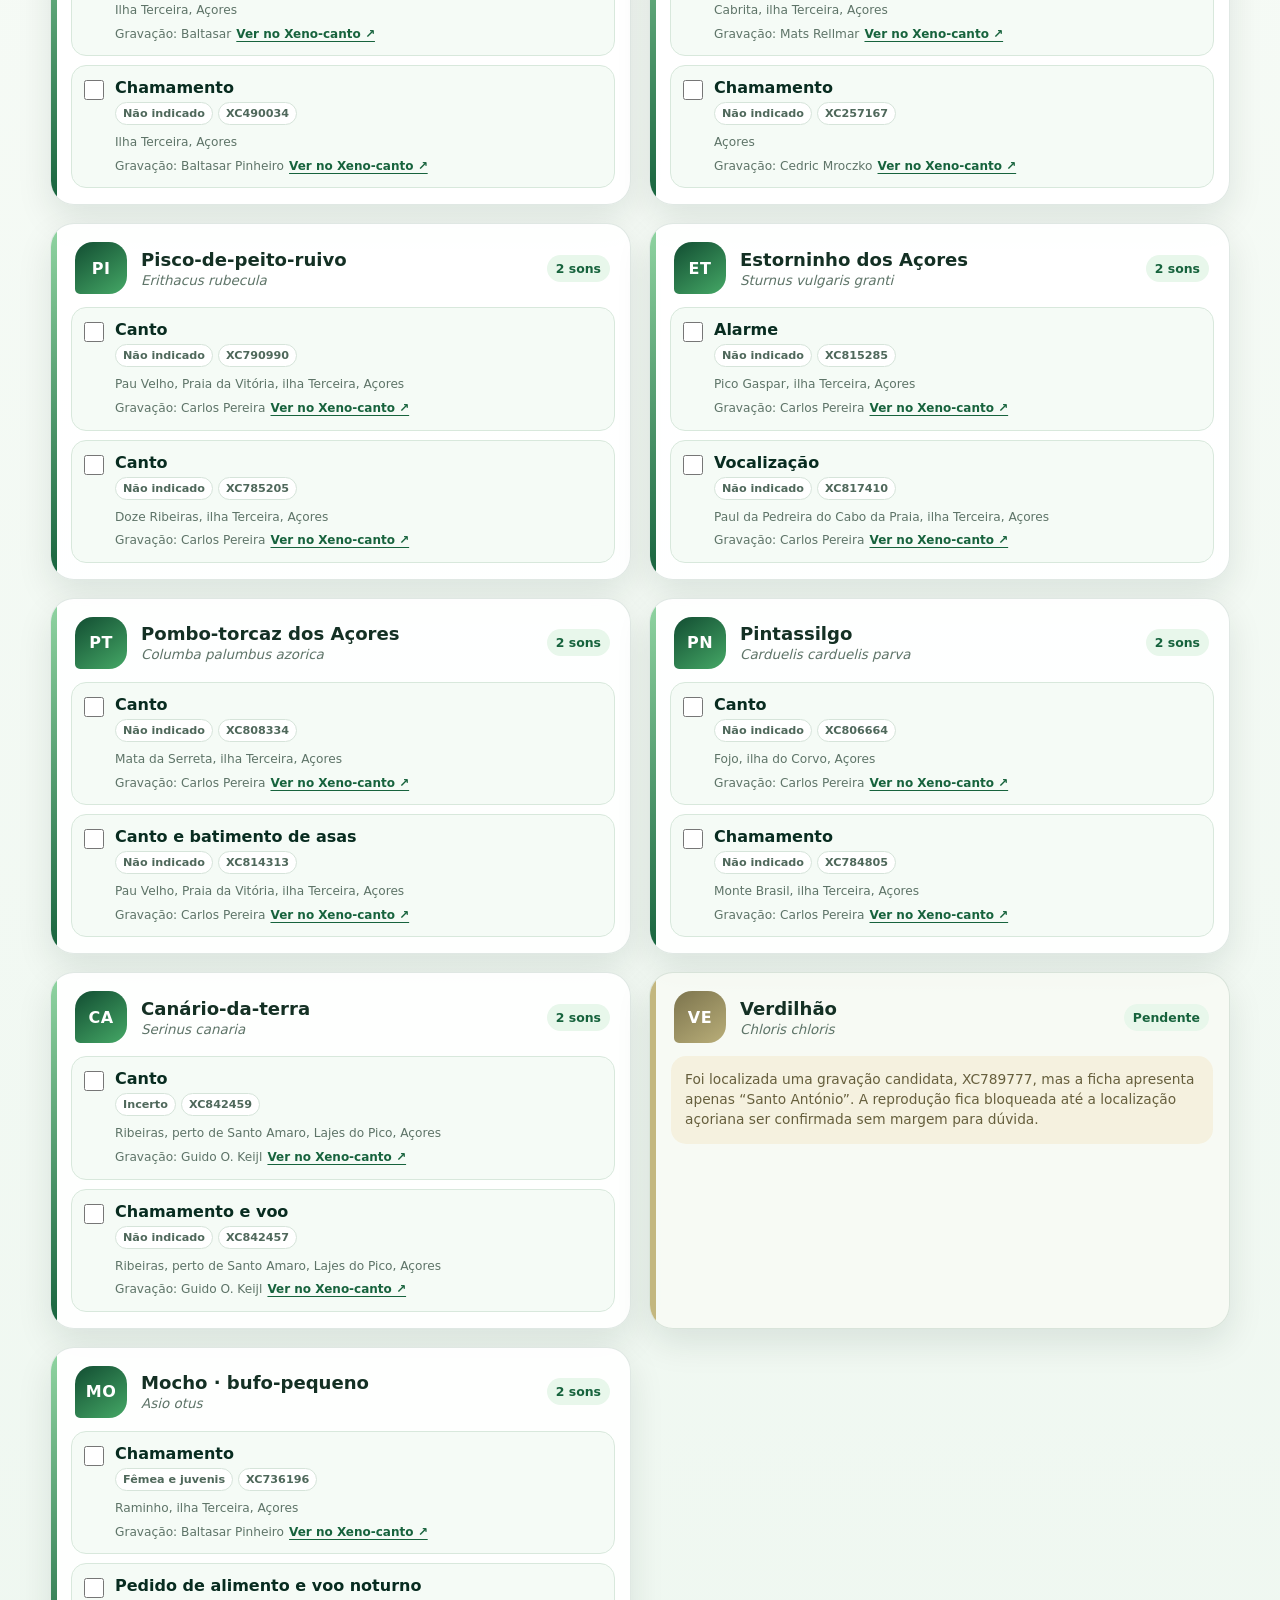
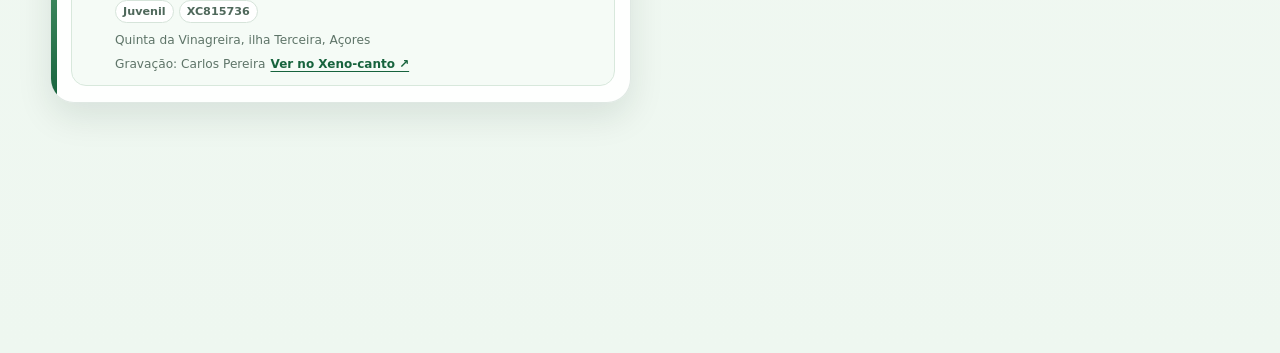
==== commit 4d4c6d3f: "Ativar gravação XC909663 no tentilhão" ====
--- a/aves-terrestres-acores/index.html
+++ b/aves-terrestres-acores/index.html
@@ -107,6 +107,7 @@
       </ul>
       <h3>Notas desta versão</h3>
       <p><strong>Priolo:</strong> inclui a gravação XC350481, indicada pela equipa do projeto.</p>
+      <p><strong>Tentilhão dos Açores:</strong> inclui a gravação XC909663, identificada na app como vocalização de alarme de macho.</p>
       <p><strong>Verdilhão:</strong> a gravação candidata tem uma localização demasiado genérica na ficha consultada e permanece pendente até confirmação.</p>
       <p><strong>Mocho:</strong> nos Açores a espécie residente é <em>Asio otus</em>, também designada bufo-pequeno.</p>
       <p class="dialog-note">As ligações “Ver no Xeno-canto” permitem consultar a ficha original, o autor e a licença de cada som.</p>
@@ -115,5 +116,6 @@
 
   <script src="app.js" defer></script>
   <script src="priolo-patch.js" defer></script>
+  <script src="tentilhao-patch.js" defer></script>
 </body>
 </html>
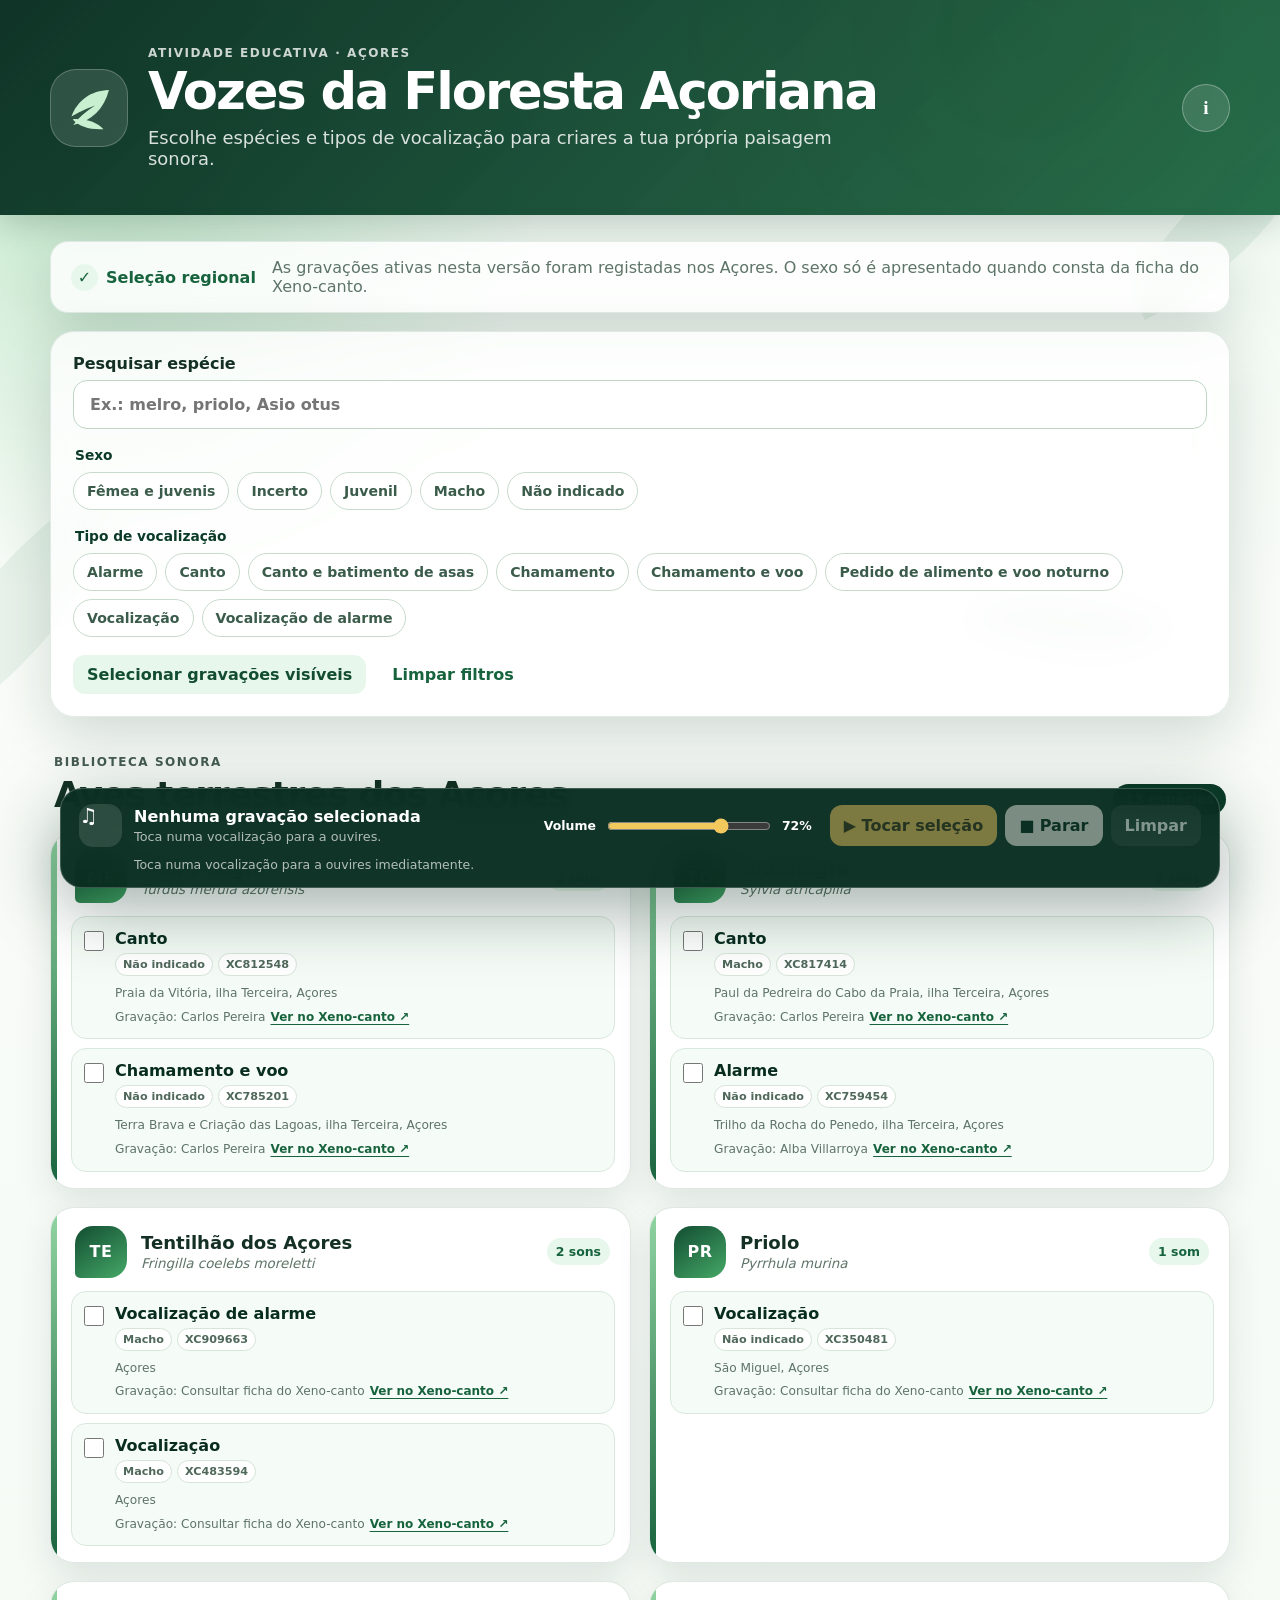
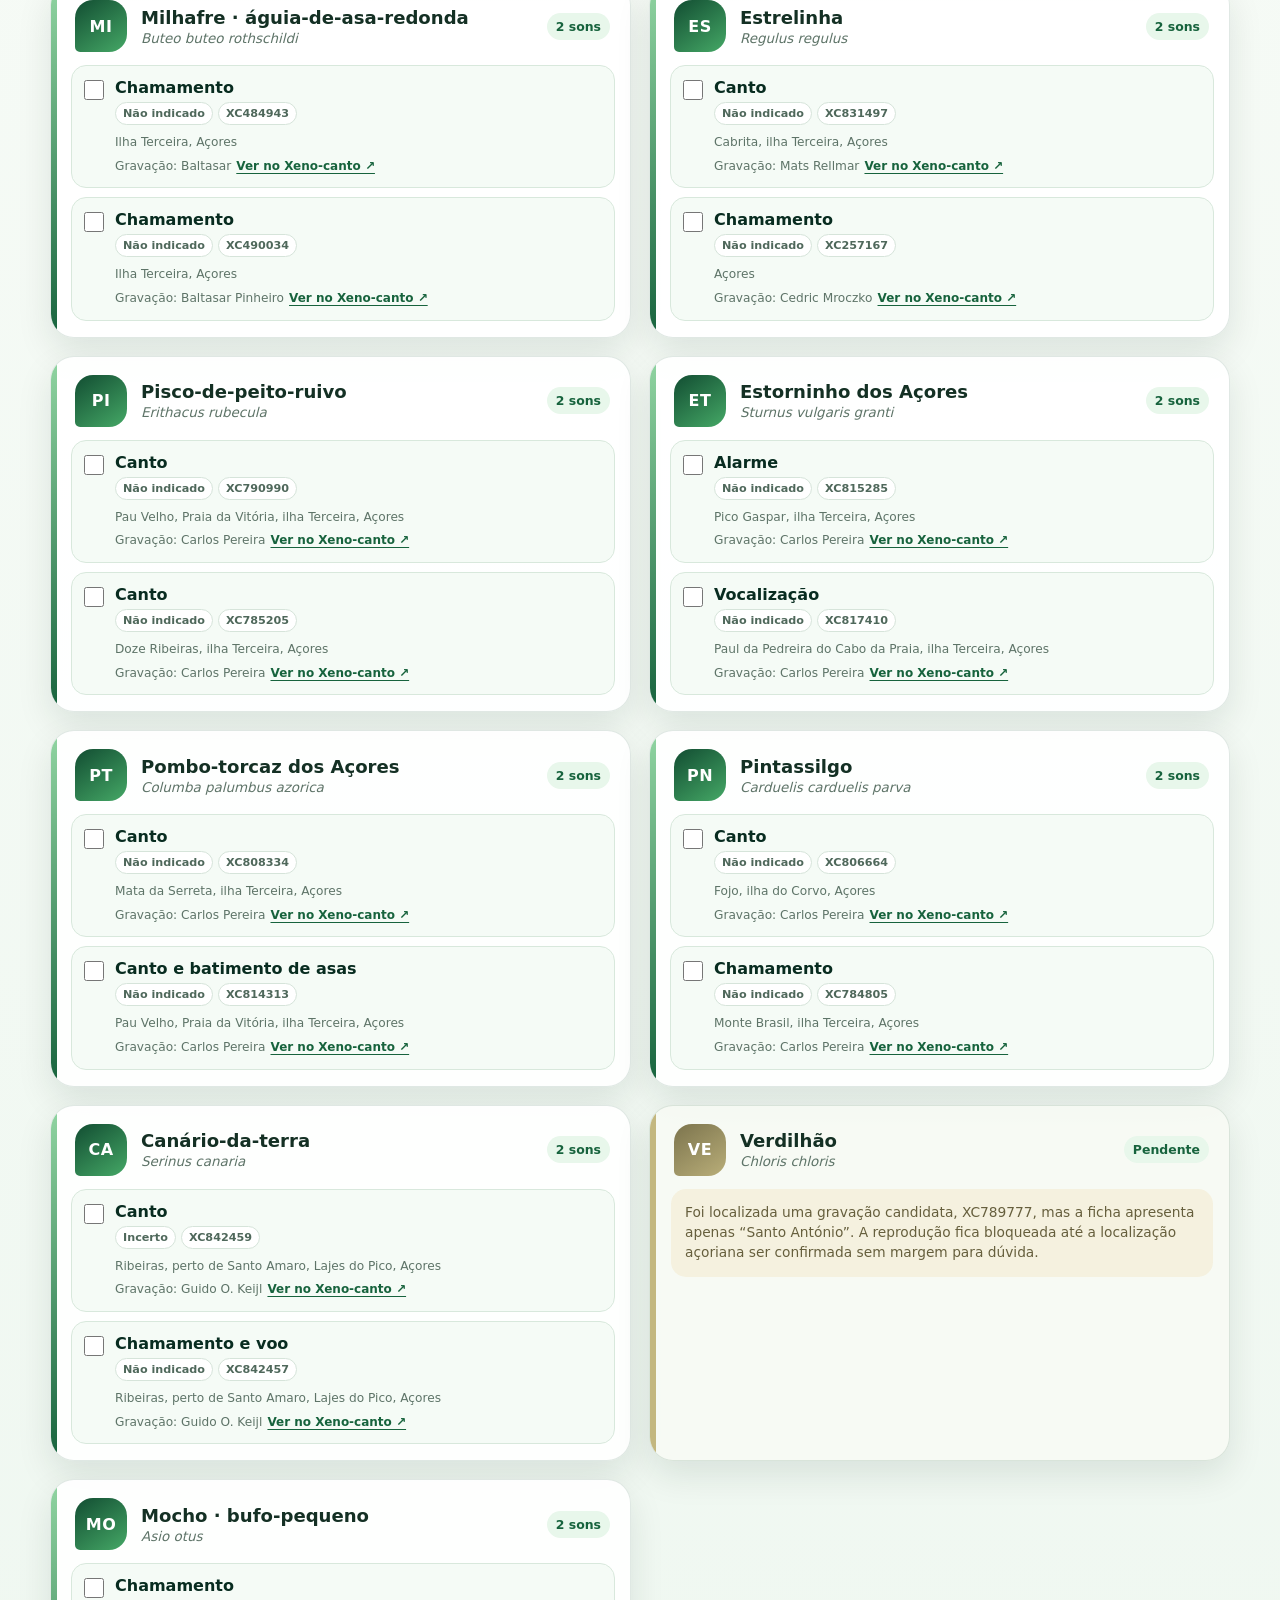
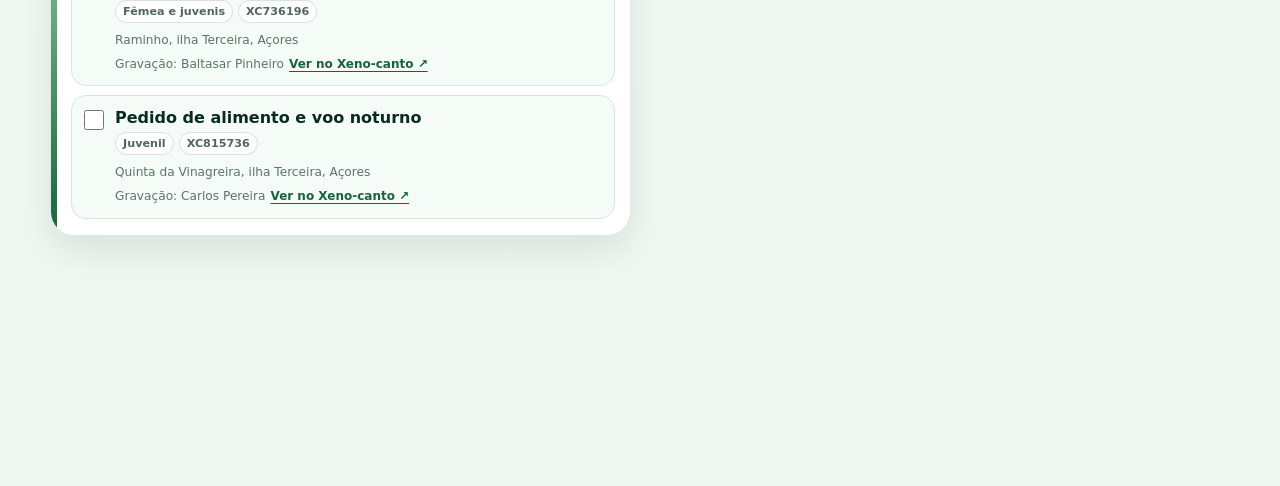
==== commit 7bc87716: "Ativar reprodução imediata ao selecionar vocalizações" ====
--- a/aves-terrestres-acores/index.html
+++ b/aves-terrestres-acores/index.html
@@ -75,7 +75,7 @@
       <span class="mixer-icon" aria-hidden="true">♫</span>
       <div>
         <strong id="selectionTitle">Nenhuma gravação selecionada</strong>
-        <span id="selectionDetail">Escolhe uma ou mais vocalizações.</span>
+        <span id="selectionDetail">Toca numa vocalização para a ouvires.</span>
       </div>
     </div>
 
@@ -90,7 +90,7 @@
       <button id="stopButton" class="stop-button" type="button" disabled><span aria-hidden="true">■</span> Parar</button>
       <button id="clearSelectionButton" class="clear-button" type="button" disabled>Limpar</button>
     </div>
-    <p id="status" class="status" role="status" aria-live="polite">A floresta está em silêncio.</p>
+    <p id="status" class="status" role="status" aria-live="polite">Toca numa vocalização para a ouvires imediatamente.</p>
   </aside>
 
   <dialog id="infoDialog" class="info-dialog">
@@ -98,7 +98,7 @@
       <button id="closeInfoButton" class="dialog-close" type="button" aria-label="Fechar">×</button>
       <p class="eyebrow">Informação e créditos</p>
       <h2>Como usar</h2>
-      <p>Marca as gravações que pretendes ouvir. Podes combinar espécies, cantos, chamamentos e alarmes. Ao carregar em <strong>Tocar seleção</strong>, as faixas entram em ciclo até carregares em <strong>Parar</strong>.</p>
+      <p>Marca uma vocalização para começar a ouvi-la imediatamente. Podes continuar a marcar outras espécies e tipos de som enquanto as anteriores estão a tocar. Ao desmarcar uma vocalização, pára apenas esse som. O botão <strong>Parar</strong> silencia tudo sem apagar a seleção; <strong>Limpar</strong> pára os sons e desmarca todas as escolhas.</p>
       <h3>Critérios da biblioteca</h3>
       <ul>
         <li>A localização indicada na ficha tem de ser nos Açores.</li>
@@ -107,7 +107,7 @@
       </ul>
       <h3>Notas desta versão</h3>
       <p><strong>Priolo:</strong> inclui a gravação XC350481, indicada pela equipa do projeto.</p>
-      <p><strong>Tentilhão dos Açores:</strong> inclui a gravação XC909663, identificada na app como vocalização de alarme de macho.</p>
+      <p><strong>Tentilhão dos Açores:</strong> inclui as gravações XC909663 e XC483594, identificadas como macho.</p>
       <p><strong>Verdilhão:</strong> a gravação candidata tem uma localização demasiado genérica na ficha consultada e permanece pendente até confirmação.</p>
       <p><strong>Mocho:</strong> nos Açores a espécie residente é <em>Asio otus</em>, também designada bufo-pequeno.</p>
       <p class="dialog-note">As ligações “Ver no Xeno-canto” permitem consultar a ficha original, o autor e a licença de cada som.</p>
@@ -117,5 +117,6 @@
   <script src="app.js" defer></script>
   <script src="priolo-patch.js" defer></script>
   <script src="tentilhao-patch.js" defer></script>
+  <script src="live-playback-patch.js" defer></script>
 </body>
-</html>
+</html>
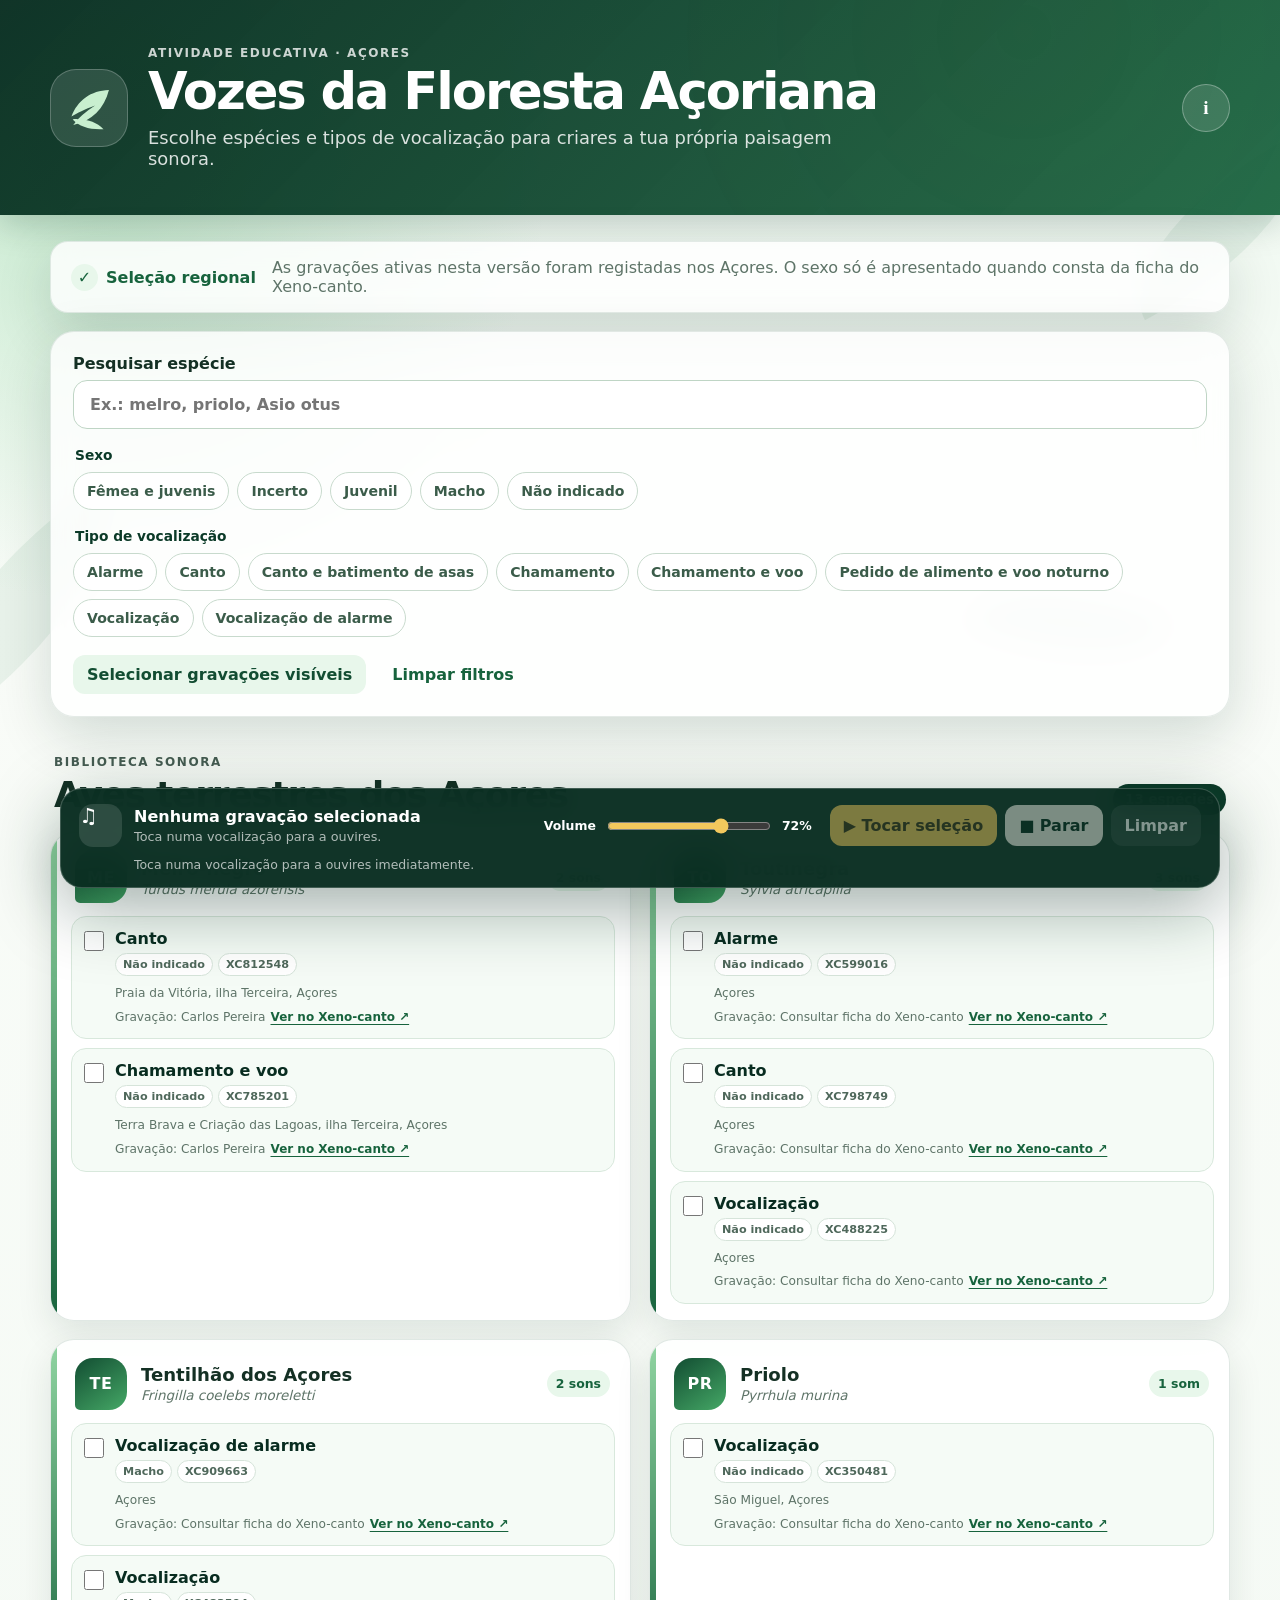
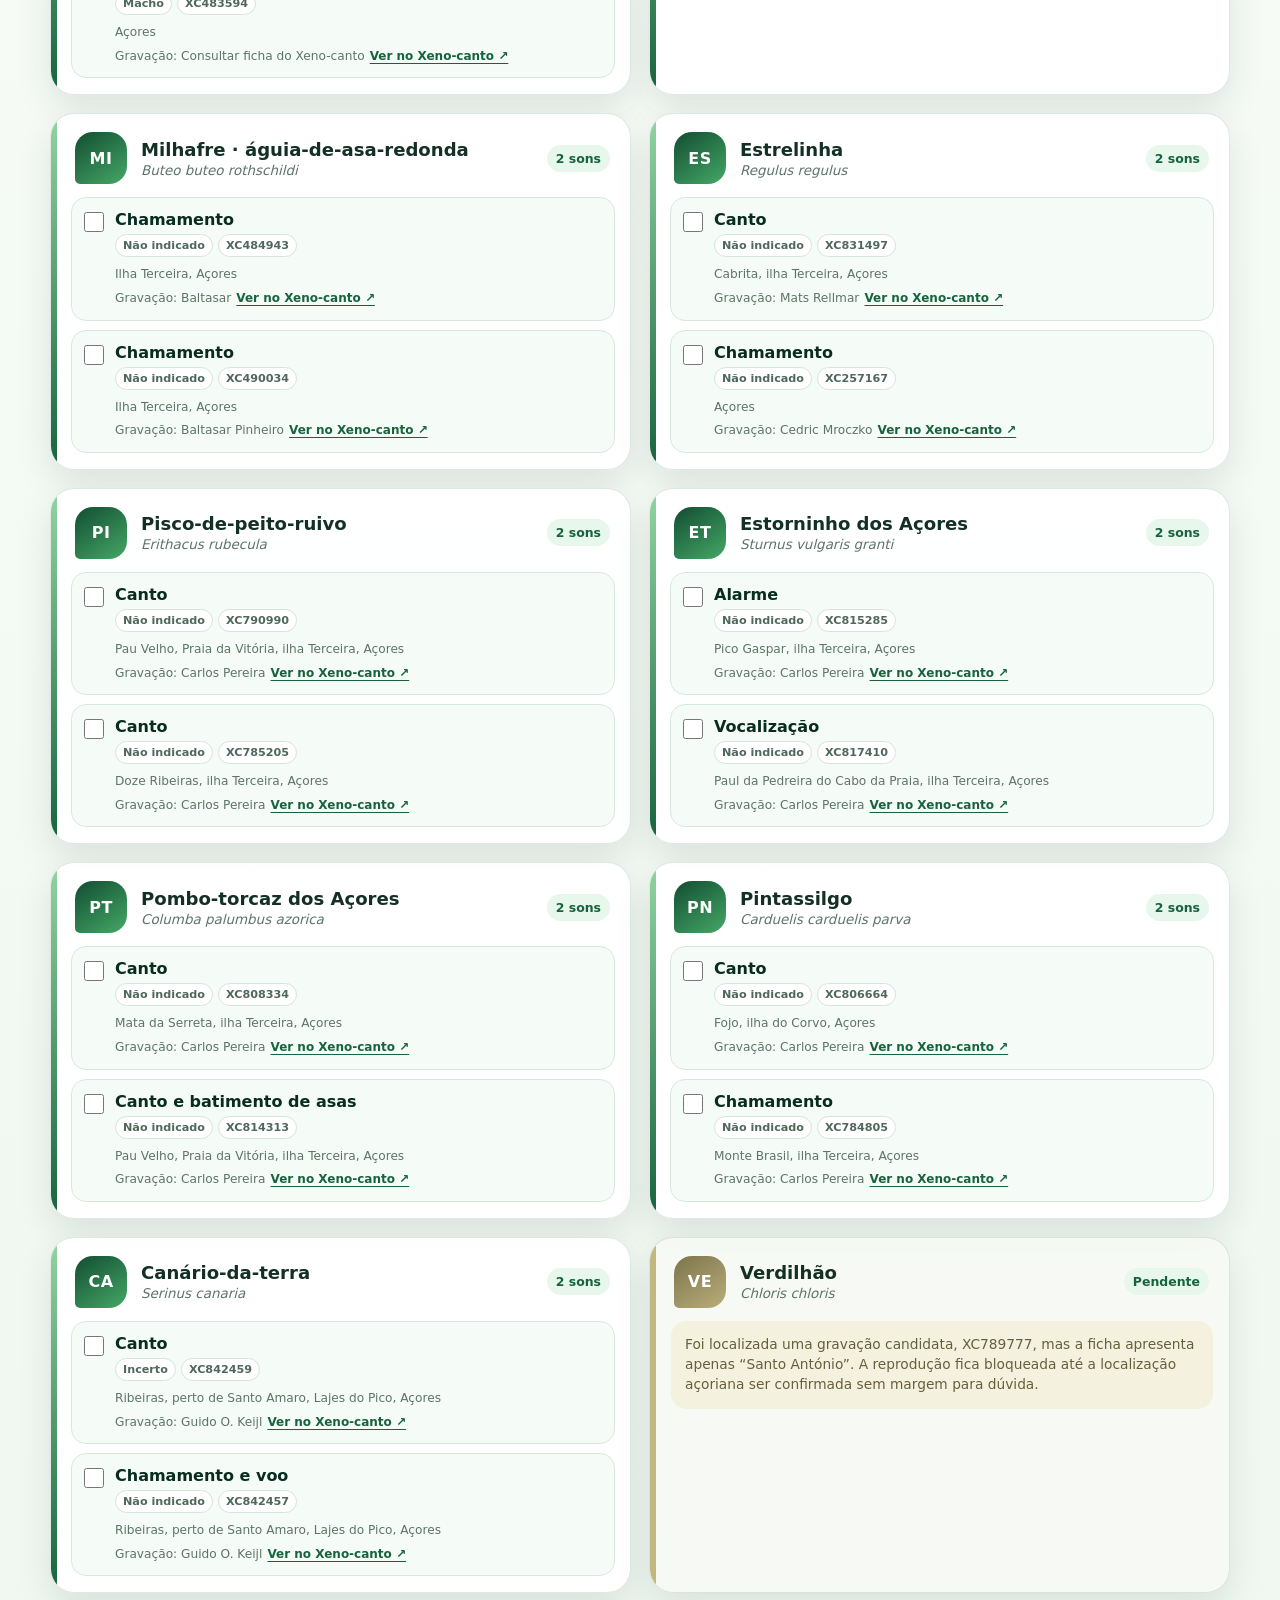
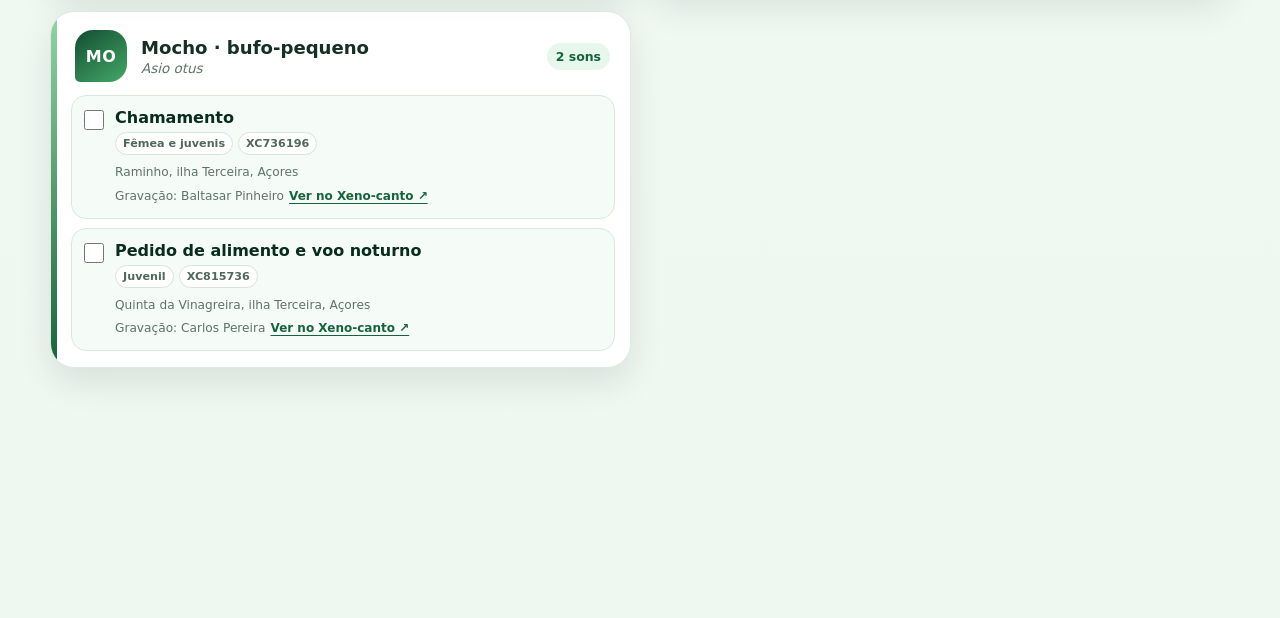
==== commit c4baca97: "Ativa gravações atualizadas da toutinegra" ====
--- a/aves-terrestres-acores/index.html
+++ b/aves-terrestres-acores/index.html
@@ -108,6 +108,7 @@
       <h3>Notas desta versão</h3>
       <p><strong>Priolo:</strong> inclui a gravação XC350481, indicada pela equipa do projeto.</p>
       <p><strong>Tentilhão dos Açores:</strong> inclui as gravações XC909663 e XC483594, identificadas como macho.</p>
+      <p><strong>Toutinegra:</strong> inclui as gravações XC599016, XC798749 e XC488225.</p>
       <p><strong>Verdilhão:</strong> a gravação candidata tem uma localização demasiado genérica na ficha consultada e permanece pendente até confirmação.</p>
       <p><strong>Mocho:</strong> nos Açores a espécie residente é <em>Asio otus</em>, também designada bufo-pequeno.</p>
       <p class="dialog-note">As ligações “Ver no Xeno-canto” permitem consultar a ficha original, o autor e a licença de cada som.</p>
@@ -117,6 +118,7 @@
   <script src="app.js" defer></script>
   <script src="priolo-patch.js" defer></script>
   <script src="tentilhao-patch.js" defer></script>
+  <script src="toutinegra-patch.js" defer></script>
   <script src="live-playback-patch.js" defer></script>
 </body>
-</html>+</html>
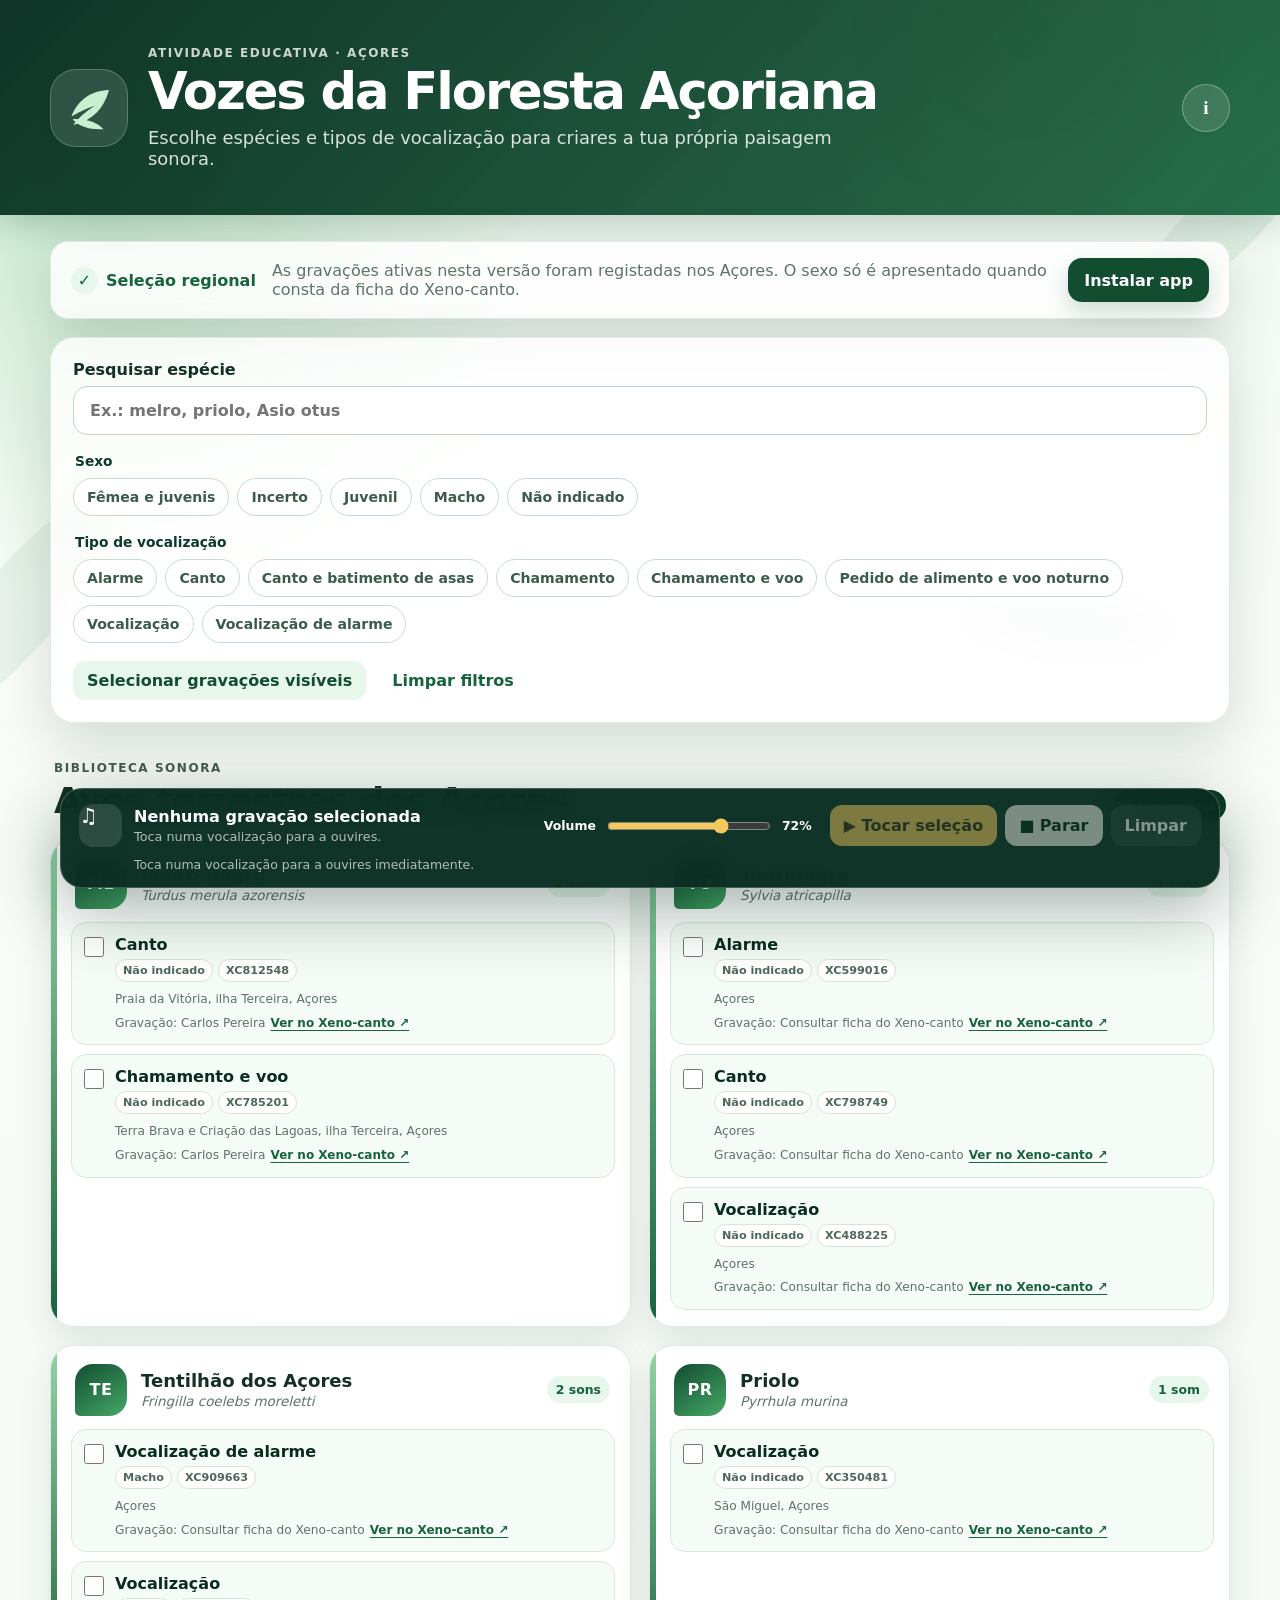
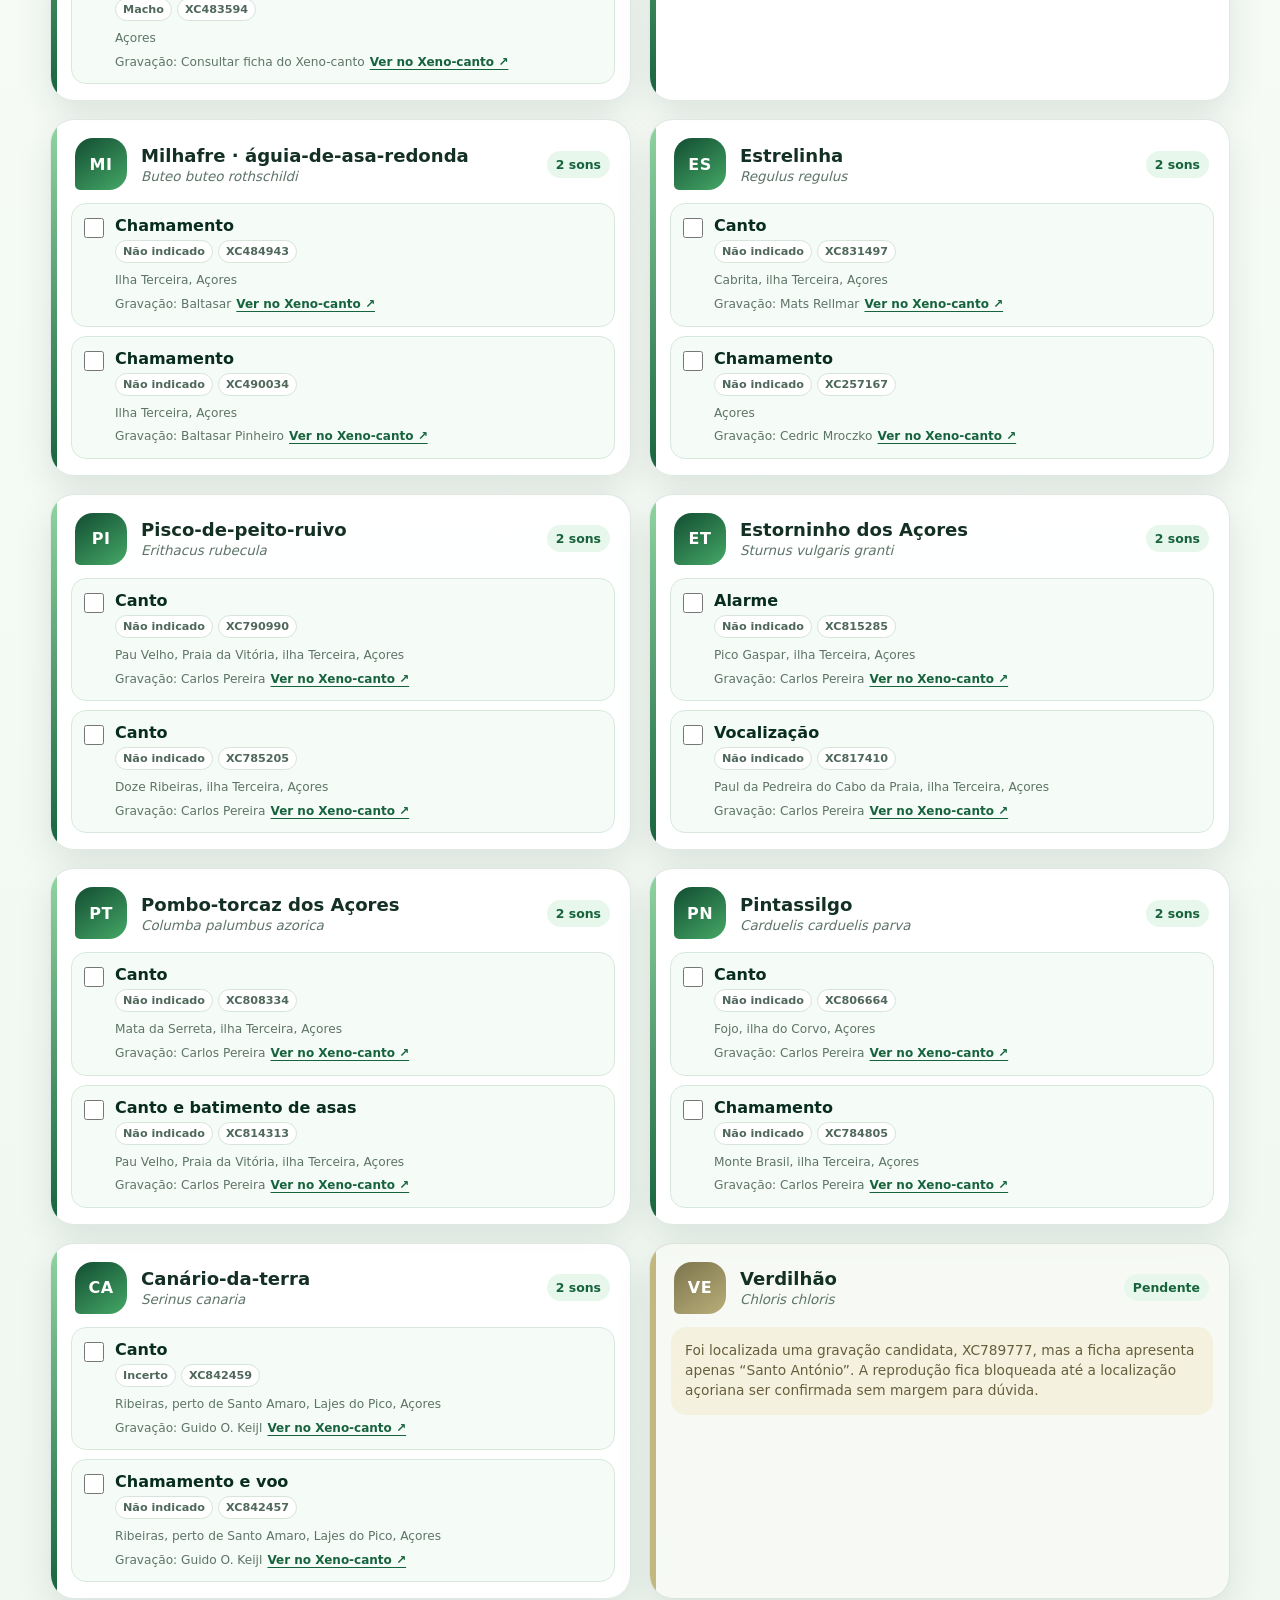
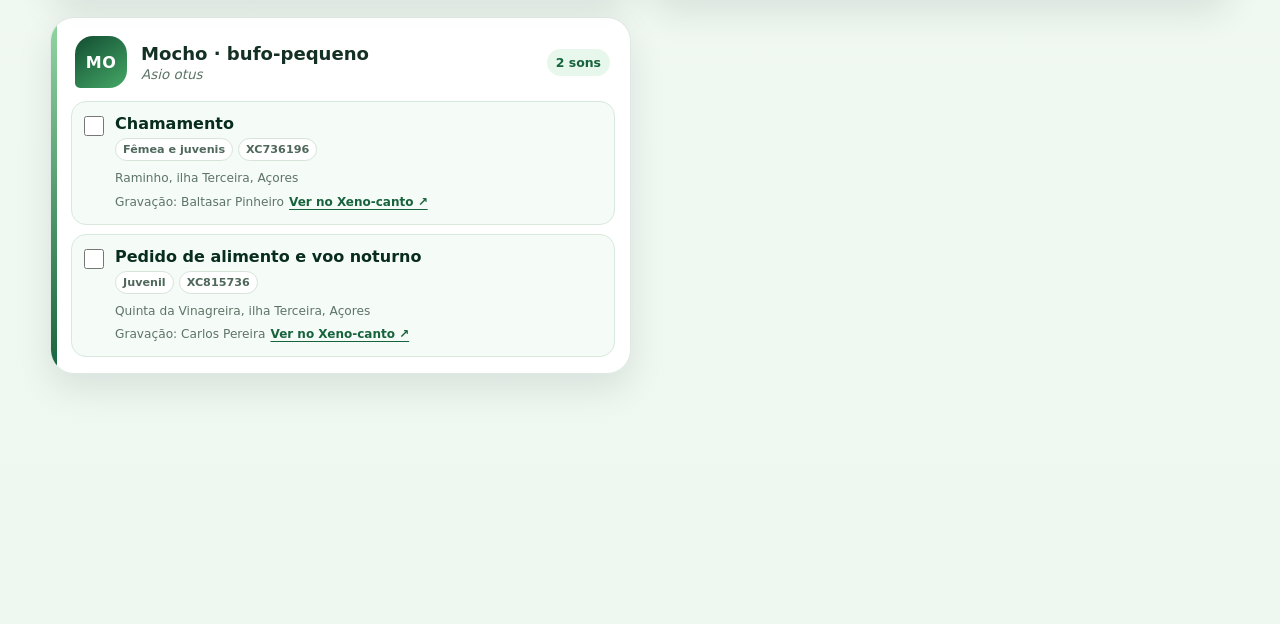
==== commit 8c83378f: "Tornar app de aves terrestres instalável no telemóvel" ====
--- a/aves-terrestres-acores/index.html
+++ b/aves-terrestres-acores/index.html
@@ -4,12 +4,18 @@
   <meta charset="utf-8">
   <meta name="viewport" content="width=device-width, initial-scale=1, viewport-fit=cover">
   <meta name="theme-color" content="#124d32">
+  <meta name="mobile-web-app-capable" content="yes">
   <meta name="apple-mobile-web-app-capable" content="yes">
   <meta name="apple-mobile-web-app-status-bar-style" content="black-translucent">
+  <meta name="apple-mobile-web-app-title" content="Vozes Açores">
   <meta name="description" content="Misturador educativo de vocalizações de aves terrestres gravadas nos Açores.">
   <title>Vozes da Floresta Açoriana</title>
+  <link rel="manifest" href="manifest.webmanifest">
+  <link rel="icon" href="icon.svg" type="image/svg+xml">
+  <link rel="apple-touch-icon" href="icon.svg">
   <link rel="stylesheet" href="styles.css">
   <link rel="stylesheet" href="mobile.css">
+  <link rel="stylesheet" href="pwa.css">
 </head>
 <body>
   <div class="forest-backdrop" aria-hidden="true">
@@ -35,6 +41,7 @@
     <section class="intro-panel">
       <div class="azores-seal"><span aria-hidden="true">✓</span><strong>Seleção regional</strong></div>
       <p>As gravações ativas nesta versão foram registadas nos Açores. O sexo só é apresentado quando consta da ficha do Xeno-canto.</p>
+      <button id="installAppButton" class="install-app-button" type="button">Instalar app</button>
     </section>
 
     <section class="filter-panel" aria-label="Pesquisa e filtros">
@@ -99,6 +106,8 @@
       <p class="eyebrow">Informação e créditos</p>
       <h2>Como usar</h2>
       <p>Marca uma vocalização para começar a ouvi-la imediatamente. Podes continuar a marcar outras espécies e tipos de som enquanto as anteriores estão a tocar. Ao desmarcar uma vocalização, pára apenas esse som. O botão <strong>Parar</strong> silencia tudo sem apagar a seleção; <strong>Limpar</strong> pára os sons e desmarca todas as escolhas.</p>
+      <h3>Instalação</h3>
+      <p>Usa o botão <strong>Instalar app</strong>. No iPhone, abre a página no Safari, toca em <strong>Partilhar</strong> e escolhe <strong>Adicionar ao ecrã principal</strong>.</p>
       <h3>Critérios da biblioteca</h3>
       <ul>
         <li>A localização indicada na ficha tem de ser nos Açores.</li>
@@ -120,5 +129,6 @@
   <script src="tentilhao-patch.js" defer></script>
   <script src="toutinegra-patch.js" defer></script>
   <script src="live-playback-patch.js" defer></script>
+  <script src="install-pwa.js" defer></script>
 </body>
 </html>
--- a/aves-terrestres-acores/pwa.css
+++ b/aves-terrestres-acores/pwa.css
@@ -0,0 +1,40 @@
+.install-app-button {
+  flex: 0 0 auto;
+  margin-left: auto;
+  min-height: 44px;
+  padding: 10px 16px;
+  border: 0;
+  border-radius: 14px;
+  background: var(--forest-800);
+  color: white;
+  font-weight: 900;
+  box-shadow: 0 9px 22px rgba(18, 77, 50, .2);
+}
+
+.install-app-button:active {
+  transform: translateY(1px);
+}
+
+.install-app-button[hidden] {
+  display: none !important;
+}
+
+@media (max-width: 700px) {
+  .intro-panel {
+    display: grid;
+    grid-template-columns: 1fr;
+  }
+
+  .install-app-button {
+    width: 100%;
+    margin: 10px 0 0;
+    min-height: 48px;
+    font-size: .92rem;
+  }
+}
+
+@media (display-mode: standalone) {
+  .install-app-button {
+    display: none !important;
+  }
+}
